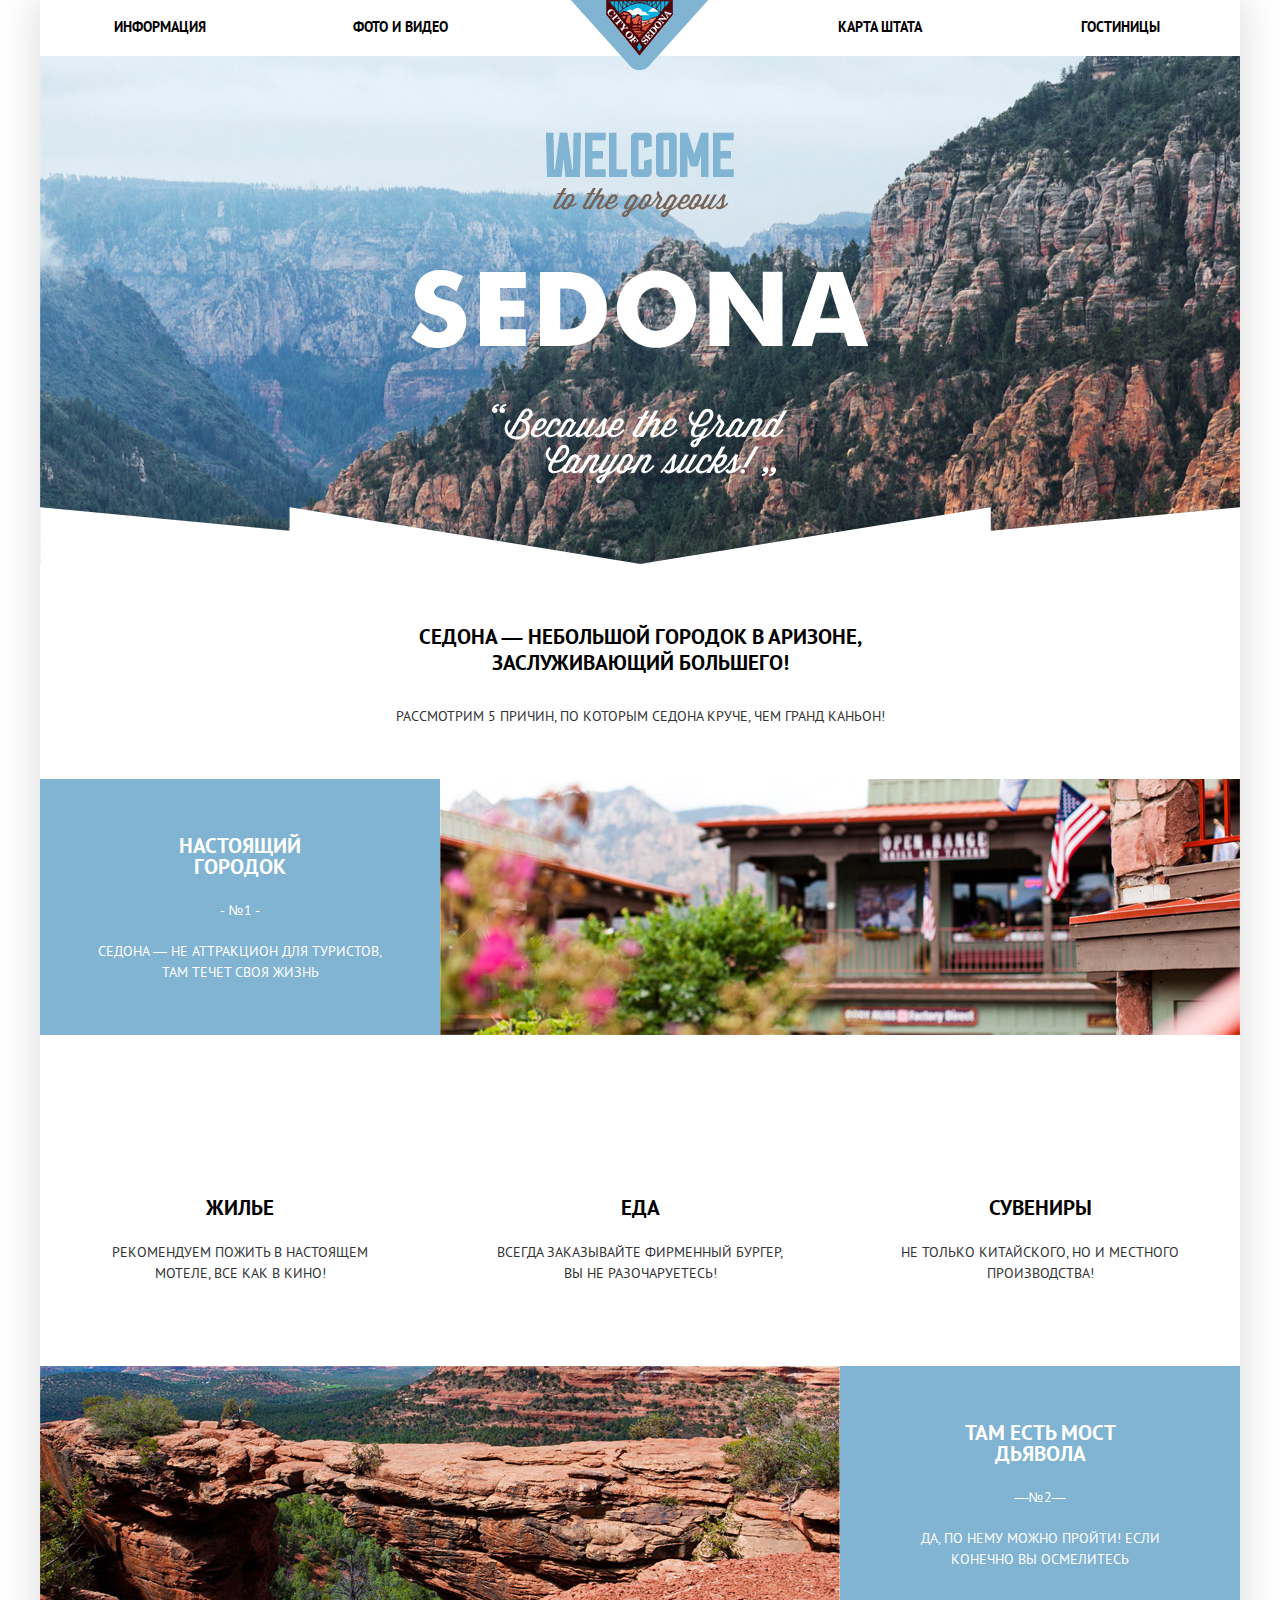
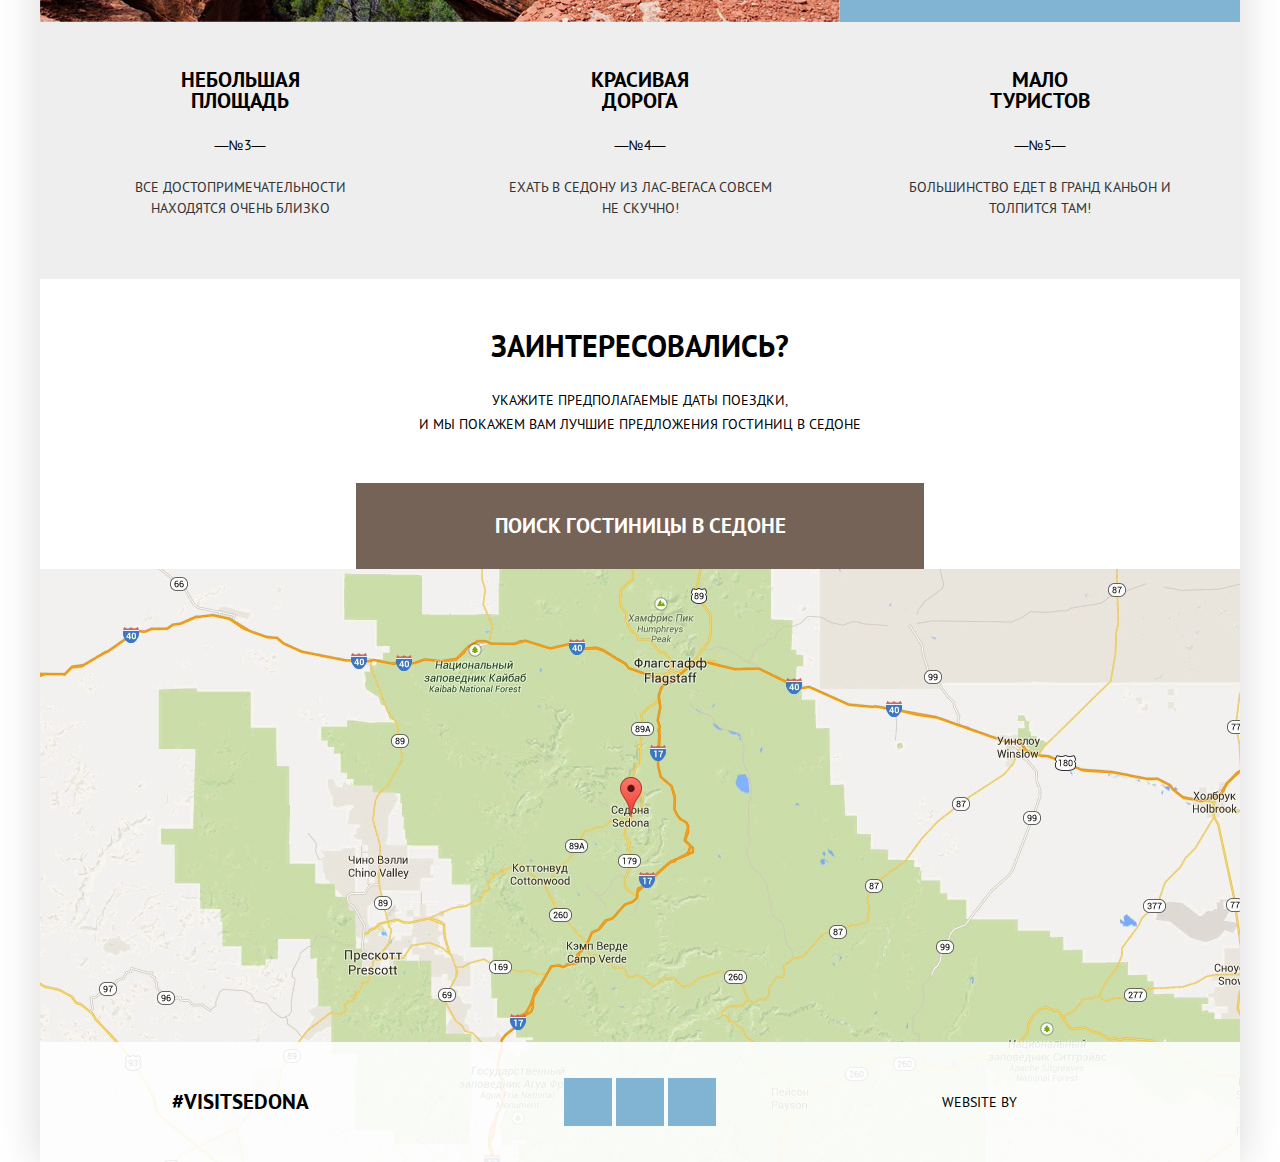
==== index.html @ e4800b1d "задание 35" ====
<!DOCTYPE html>
<html lang="ru">
<head>
  <meta charset="utf-8">
  <title>HTML Academy: Седона</title>
  <link href="css/normalize.css" rel="stylesheet">
  <link href="css/style.css" rel="stylesheet">
</head>
<body>
<div class="wrapper">
  <header class="main-header">
    <nav class="main-navigation">
      <ul class="navigation-list clearfix">
        <li class="navigation-item">
          <a href="#">Информация</a>
        </li>
        <li class="navigation-item">
          <a href="#">Фото и видео</a>
        </li>
        <li class="navigation-item">
          <a href="catalog.html">Гостиницы</a>
        </li>
        <li class="navigation-item">
          <a href="#">Карта Штата</a>
        </li>
      </ul>
    </nav>
    <div class="mini-logo">
      <a><img src="img/mini-logo.png" width="138" height="70" alt="sedona"></a>
    </div>
  </header>

  <main class="main-index">
    <div class="intro">
      <div class="intro-logo">
        <img src="img/sedona-logo.png" width="458" height="352" alt="Welcome to Sedona">
      </div>
    </div>

    <div class="promo">
      <h1>Седона — небольшой городок в Аризоне,
        заслуживающий большего!
      </h1>
      <p>Рассмотрим 5 причин, по которым седона круче, чем гранд каньон!</p>
    </div>

    <div class="reasons reasons-top clearfix">
      <div class="reasons-info">
        <h2>Настоящий городок</h2>
        <span>- №1 -</span>
        <p>Седона — не аттракцион для туристов, там течет своя жизнь</p>
      </div>
      <div class="reasons-image">
        <img src="img/sedona-2.jpg" width="800" height="256" alt="Седона">
      </div>
    </div>

    <div class="features features-top clearfix">
      <div class="feature-item feature-item-home">
        <h2>Жилье</h2>
        <p>Рекомендуем пожить в настоящем мотеле, все как в кино!</p>
      </div>
      <div class="feature-item feature-item-food">
        <h2>Еда</h2>
        <p>Всегда заказывайте фирменный бургер, Вы не разочаруетесь!</p>
      </div>
      <div class="feature-item feature-item-gift">
        <h2>Сувениры</h2>
        <p>Не только китайского, но и местного производства!</p>
      </div>
    </div>

    <div class="reasons reasons-bottom clearfix">
      <div class="reasons-info">
        <h2>Там есть мост Дьявола</h2>
        <span>—№2—</span>
        <p>Да, по нему можно пройти! Если конечно вы осмелитесь</p>
      </div>
      <div class="reasons-image">
        <img src="img/devils-bridge.jpg" width="800" height="256" alt="Мост Дьявола">
      </div>
    </div>

    <div class="features features-bottom clearfix">
      <div class="feature-item">
        <h2>Небольшая площадь</h2>
        <span>—№3—</span>
        <p>Все достопримечательности находятся очень близко</p>
      </div>
      <div class="feature-item">
        <h2>Красивая дорога</h2>
        <span>—№4—</span>
        <p>Ехать в Седону из Лас-Вегаса совсем не скучно!</p>
      </div>
      <div class="feature-item">
        <h2>Мало туристов</h2>
        <span>—№5—</span>
        <p>Большинство едет в Гранд Каньон и толпится там!</p>
      </div>
    </div>

    <div class="form-hotels">
      <span>Заинтересовались?</span>
      <p>Укажите предполагаемые даты поездки, <br>
        <!-- Здесь можно использовать <br> https://up.htmlacademy.ru/htmlcss/16/examples_br -->
        и мы покажем Вам лучшие предложения гостиниц в Седоне
      </p>
      <a href="#" class="hotels-search-btn">Поиск гостиницы в Седоне</a>

      <!-- Форма -->

      <div class="modal-content">
        <form class="book-form" action="https://echo.htmlacademy.ru" method="post">
          <div class="book-field book-field-arrival">
            <label for="arrival-date">Дата заезда:</label>
            <div class="book-controls">
              <input type="text" name="arrival-date" id="arrival-date" value="24 АПРЕЛЯ 2017">
              <button class="calendar" type="button">Календарь</button>
            </div>
          </div>
          <div class="book-field book-field-departure">
            <label for="departure-date">Дата выезда:</label>
            <div class="book-controls">
              <input type="text" name="departure-date" id="departure-date" value="4 ИЮЛЯ 2017">
              <button class="calendar" type="button">Календарь</button>
            </div>
          </div>
          <div class="people clearfix">
            <div class="book-field book-field-adult">
              <label for="adult">Взрослые:</label>
              <div class="controls">
                <button type="button" class="icon-minus"></button>
                <input type="text" name="adult" id="adult" value="2">
                <button type="button" class="icon-plus"></button>
              </div>
            </div>
            <div class="book-field book-field-kids">
              <label for="kids">Дети:</label>
              <div class="controls">
                <button type="button" class="icon-minus"></button>
                <input type="text" name="kids" id="kids" value="0">
                <button type="button" class="icon-plus"></button>
              </div>
            </div>
          </div>
          <button type="submit" class="book-find">Найти</button>
        </form>
      </div>
    </div>

    <!-- Карта -->

    <div class="sedona-map">
      <img src="img/map.jpg" width="1200" height="593" alt="карта">
    </div>


    <footer class="main-footer footer-index">
      <div class="sedona">
        <a href="#">#VISITSEDONA</a>
      </div>
      <section class="social">
        <a class="social-btn social-btn-tw" href="#">Twitter</a>
        <a class="social-btn social-btn-fb" href="#">Facebook</a>
        <a class="social-btn social-btn-youtube" href="#">YouTube</a>
      </section>
      <section class="footer-copyright">
        <span>Website by</span>
        <a class="btn" href="https://htmlacademy.ru">HTML Academy</a>
      </section>
    </footer>
  </main>
</div>

<script src="js/script.js"></script>
</body>
</html>
---- css/style.css ----
@font-face {
  font-family: "PT Sans"; /* Имя шрифта */
  src: url("../fonts/ptsans.woff2"); /* Путь к файлу со шрифтом */
  font-weight: normal;
}

@font-face {
  font-family: "PT Sans"; /* Имя шрифта */
  src: url("../fonts/ptsansbold.woff2"); /* Путь к файлу со шрифтом */
  font-weight: bold;
}

body {
  font-family: "PT Sans", Arial, sans-serif;
  font-size: 14px;
  line-height: 24px;
  color: #000000;
  text-transform: uppercase;
}

.navigation-item a {
  text-decoration: none;
}

a {
  text-decoration: none;
}

h1 {
  font-size: 21px;
  line-height: 26px;
  font-weight: bold;
}

h2 {
  font-size: 21px;
  line-height: 21px;
  font-weight: bold;
}

h3 {
  font-size: 21px;
  line-height: 26px;
  font-weight: bold;
}

.wrapper {
  width: 1200px;
  margin: 0 auto;
  background-color: #ffffff;
  box-shadow: 0 0 40px 2px #dbdbdb;
}

.clearfix::after {
  content: "";
  display: table;
  clear: both;
}

.main-header {
  position: relative;
  z-index: 2;
}

.navigation-list {
  list-style: none;
  margin: 0;
  padding: 0;
}

.navigation-item {
  float: left;
  width: 240px;
  text-align: center;
  padding-top: 14px;
  padding-bottom: 16px;
}

.navigation-item:last-child {
  float: right;
}

.navigation-item:nth-child(3) {
  float: right;
}

.navigation-item a {
  text-transform: uppercase;
  color: #000000;
  font-weight: bold;
  line-height: 26px;
}

.navigation-item-active a {
  color: #766357;
}

.navigation-item a:hover {
  color: #81b3d2;
}

.navigation-item-active a:hover {
  color: #766357;
}

.navigation-item a:active {
  color: #000000;
  opacity: 0.3;
}

.navigation-item-active a:active {
  color: #766357;
  opacity: 1;
}

/* mini logo */
.mini-logo {
  width: 138px;
  height: 70px;
  position: absolute;
  top: 0;
  left: 50%;
  transform: translateX(-50%);
}

/* intro */

main img {
  display: block;
}

.intro {
  position: relative;
  z-index: 1;
  box-sizing: border-box;
  background: url("../img/main-background.jpg") 50% 22% no-repeat;
  min-height: 508px;
  padding-top: 76px;
}

.intro-logo {
  width: 458px;
  height: 352px;
  margin: 0 auto;
}

.intro::before {
  content: "";
  position: absolute;
  width: 1200px;
  height: 57px;
  background: url("../img/main-pic-bottom.png") no-repeat;
  bottom: 0;
}

/* promo */

.promo {
  text-align: center;
  padding-top: 60px;
  padding-bottom: 50px;
}

.promo h1 {
  font-size: 21px;
  line-height: 26px;
  font-weight: bold;
  margin: 0 auto;
  max-width: 450px;
  margin-bottom: 27px;

}

.promo p {
  font-size: 14px;
  line-height: 26px;
  color: #333333;
  margin: 0 auto;
  max-width: 500px;

}

/* reasons info */

.reasons-info {
  box-sizing: border-box;
  float: left;
  width: 400px;
  min-height: 256px;
  background-color: #81b3d2;
  color: #ffffff;
  text-align: center;
  padding-top: 56px;
}

.reasons-info h2 {
  width: 151px;
  margin: 0 auto;
}

.reasons-info span {
  display: block;
  font-size: 14px;
  line-height: 21px;
  padding-top: 23px;
  padding-bottom: 20px;
}

.reasons-info p {
  width: 285px;
  margin: 0 auto;
  line-height: 21px;
  font-size: 14px;
}

.reasons-image {
  float: right;
  width: 800px;
  min-height: 256px;
}

.reasons-bottom .reasons-info {
  float: right;
  width: 400px;
  min-height: 256px;
  background-color: #81b3d2;
  color: #ffffff;
  text-align: center;
}

.reasons-bottom .reasons-image {
  float: left;
  width: 800px;
  min-height: 256px;
}

.reasons-bottom p {
  width: 305px;
}

/* features */

.features {
  text-align: center;
  margin: 0;
  padding: 0;
}

.feature-item {
  float: left;
  width: 400px;
  position: relative;

}

.features-top .feature-item {
  padding-top: 162px;
  padding-bottom: 82px;
}

.feature-item::before {
  content: "";
  position: absolute;
  left: 50%;
  transform: translateX(-50%);
  background-image: url("../img/spritesheet.png");
  background-repeat: no-repeat;
}

.feature-item-home::before {
  width: 75px;
  height: 72px;
  background-position: -237px -106px;
  top: 60px;
}

.feature-item-food::before {
  width: 74px;
  height: 70px;
  background-position: -143px -91px;
  top: 61px;
}

.feature-item-gift::before {
  width: 64px;
  height: 76px;
  background-position: -237px -10px;
  top: 56px;
}

.feature-item p {
  color: #333333;
  margin: 0 auto;
  line-height: 21px;
  max-width: 290px;

}

.feature-item h2 {
  margin: 0 auto;
  margin-bottom: 24px;
  max-width: 140px;
}

.features-bottom .feature-item {
  background-color: #eeeeee;
  padding-top: 47px;
  padding-bottom: 60px;
}

.feature-item span {
  display: block;
  font-size: 14px;
  line-height: 21px;
  padding-bottom: 21px;
}

.features-bottom p {
  max-width: 275px;
}

/* form hotels */

.form-hotels {
  text-align: center;
  padding-top: 52px;
  position: relative;
}

.form-hotels span {
  line-height: 30px; /* по макету line-height: 24px */
  font-size: 30px;
  font-weight: bold;
  margin-bottom: 27px;
  display: block;
}

.form-hotels a {
  display: block;
  text-decoration: none;
  background: #766357;
  line-height: 26px;
  font-size: 21px;
  font-weight: bold;
  color: #ffffff;
  padding-top: 30px;
  padding-bottom: 30px;
  width: 568px;
  margin: 0 auto;
  cursor: pointer;
}

.form-hotels p {
  width: 450px;
  margin: 0 auto;
  padding-bottom: 47px;
}

/* map */

.map {
  height: 748px;
}

/* футер */

.main-index {
  position: relative;
}

.main-footer {
  text-align: center;
  background-color: rgba(254, 254, 254, 0.9);
  font-size: 0;
  padding-top: 36px;
  padding-bottom: 36px;
}

.footer-index {
  position: absolute;
  bottom: 0;
}

.sedona {
  display: inline-block;
  width: 400px;
  vertical-align: middle;
}

.sedona a {
  display: inline-block;
  vertical-align: top;
  text-decoration: none;
  line-height: 26px;
  font-size: 21px;
  font-weight: bold;
  color: #000000;
  cursor: pointer;
}

.social {
  display: inline-block;
  vertical-align: middle;
  width: 400px;
  text-align: center;
}

.social-btn {
  position: relative;
  display: inline-block;
  width: 48px;
  height: 48px;
  margin: 0 2px;
  font-size: 0;
  vertical-align: top;
  text-decoration: none;
  background: #81b3d2;
}

.social-btn:hover {
  background-color: #669ec0;
}

.social-btn:active {
  background-color: #5496bd;
}

a:active::before {
  opacity: 0.3;
}

.social-btn::before {
  content: "";
  background-image: url("../img/spritesheet.png");
  background-repeat: no-repeat;
  position: absolute;
  top: 50%;
  left: 50%;
  transform: translate(-50%, -50%);
}

.social-btn-tw::before {
  width: 17px;
  height: 15px;
  background-position: -142px -198px;
}

.social-btn-fb::before {
  width: 10px;
  height: 19px;
  background-position: -143px -52px;
}

.social-btn-youtube::before {
  width: 20px;
  height: 16px;
  background-position: -179px -198px;
}

.footer-copyright {
  display: inline-block;
  vertical-align: middle;
  width: 400px;
}

.footer-copyright span {
  display: inline-block;
  vertical-align: middle;
  font-weight: normal;
  line-height: 26px;
  font-size: 14px;
  margin-right: 8px;
}

.footer-copyright a {
  display: inline-block;
  vertical-align: middle;
  font-size: 0;
  background: url("../img/spritesheet.png") no-repeat -10px -10px;
  width: 113px;
  height: 39px;
  transition: background-position 0.5s;
}

.footer-copyright a:hover {
  background-position: -10px -69px;
}

.footer-copyright a:active {
  background-position: -10px -128px;
}

/* Всплывающая форма */

.modal-content {
  position: absolute;
  text-align: left;
  z-index: 3;
  bottom: 0;
  left: 50%;
  transform: translate(-50%, 100%);
  box-sizing: border-box;
  width: 568px;
  padding: 53px 56px;

  color: #000000;

  background: #ffffff;
}

.people {
  font-size: 0;
}

.book-field {
  margin-bottom: 27px;
  font-size: 0;
}

.book-field input {
  box-sizing: border-box;
  margin: 0;
  padding: 6px 12px;
  padding-right: 40px;
  background: #f2f2f2;
  border: 2px solid #F2F2F2;
  width: 100%;
  font-size: 14px;
  line-height: 26px;
  font-weight: bold;
  color: #000000;
}

.book-field input:focus {
  background: transparent;

}

.book-controls {
  display: inline-block;
  vertical-align: middle;
  position: relative;
  width: 346px;
}

.book-controls button {
  font-size: 0;
  position: absolute;
  right: 8px;
  top: 10px;
  width: 21px;
  height: 21px;
  background-image: url("../img/spritesheet.png");
  background-repeat: no-repeat;
  background-position: 0 -329px;
  border: none;
  background-color: transparent;
}

.book-field label {
  display: inline-block;
  vertical-align: middle;
  line-height: 26px;
  font-size: 14px;
  font-weight: bold;
  width: 110px;
}

.people {
  font-size: 0;
}

.people .book-field {
  width: 50%;
  display: inline-block;
  vertical-align: top;
}

.controls {
  display: inline-block;
  vertical-align: middle;
  width: 117px;
  position: relative;
}

.controls button {
  display: inline-block;
  vertical-align: middle;
  background-color: #F2F2F2;
  border: none;
  width: 39px;
  height: 38px;
}



.controls input {
  display: inline-block;
  vertical-align: middle;
  text-align: center;
  background-color: #F2F2F2;
  width: 38px;
  height: 38px;
  font-size: 14px;
  line-height: 26px;
  padding: 6px;
}

.book-field-kids label {
  padding-left: 50px;
  width: 61px;
}

.icon-minus::before {
  content: "";
  background-image: url("../img/spritesheet.png");
  background-repeat: no-repeat;
  position: absolute;
  top: 18px;
  left: 21px;
  transform: translate(-50%, -50%);
  width: 12px;
  height: 3px;
  background-position: 0 -501px;
}

.icon-plus::before {
  content: "";
  background-image: url("../img/spritesheet.png");
  background-repeat: no-repeat;
  position: absolute;
  top: 19px;
  left: 98px;
  transform: translate(-50%, -50%);
  width: 12px;
  height: 11px;
  background-position: 0 -586px;
}

.book-find {
  text-align: center;
  display: block;
  text-decoration: none;
  background: #81b3d2;
  line-height: 26px;
  font-size: 21px;
  font-weight: bold;
  color: #ffffff;
  padding-top: 14px;
  padding-bottom: 19px;
  width: 100%;
  margin: 0 auto;
  margin-top: 26px;
  cursor: pointer;
  border: none;

}

.icon-minus:hover::before {
  background-position: 0 -455px;
}
.icon-minus:active::before {
  background-position: 0 -478px;
}

.icon-plus:hover::before {
  background-position: 0 -524px;
}
.icon-plus:active::before {
  background-position: 0 -555px;
}


.calendar:hover {
  background-position: 0 -245px;
}
.calendar:active {
  background-position: 0 -287px;
}

.modal-content {
  display: none;
}
.modal-content-show {
  display: block;
}


/* hotels */

fieldset {
  border: none;
  margin: 0;
  padding: 0;
  line-height: 21px;
  font-size: 16px;
  font-weight: bold;
  color: #ffffff;
}

.filters-left {
  margin-right: 94px;
}

.filters-group legend {
  margin-bottom: 14px;
  line-height: 21px;
  font-size: 16px;
  font-weight: bold;
  color: #ffffff;
}

.filters-checkox label {
  font-weight: normal;
  line-height: 21px;
  font-size: 14px;
  font-weight: normal;
}

.filters-checkox {
  margin-bottom: 26px;
}

.filters {
  background: url("../img/catalog-background.jpg") 50% 22% no-repeat;
  padding-top: 27px;
  padding-bottom: 7px;
  padding-left: 71px;
  padding-right: 60px;
}

.filters-left {
  float: left;
  width: 160px;
  min-height: 155px;
}

input[type="checkbox"] {
  display: none;
}

input[type="checkbox"] + label {
  display: block;
  margin: 10px 0;
  line-height: 20px;
  padding-left: 42px;
  position: relative;
  cursor: pointer;
}

input[type="checkbox"] + label::before {
  content: "";
  width: 22px;
  height: 22px;
  position: absolute;
  top: 0;
  left: 0;
  background-image: url("../img/spritesheet.png");
  background-repeat: no-repeat;
  background-position: -143px -10px;
}

input[type="checkbox"]:checked + label::after {
  content: "";
  width: 26px;
  height: 22px;
  position: absolute;
  top: 0;
  left: 0;
  background-image: url("../img/spritesheet.png");
  background-repeat: no-repeat;
  background-position: -185px -10px;
}

input[type="checkbox"]:disabled + label::before {
  content: "";
  width: 22px;
  height: 22px;
  position: absolute;
  top: 0;
  left: 0;
  background-image: url("../img/spritesheet.png");
  background-repeat: no-repeat;
  background-position: 0 -371px;
}

input[type="checkbox"]:disabled:checked + label::after {
  content: "";
  width: 22px;
  height: 22px;
  position: absolute;
  top: 0;
  left: 0;
  background-image: url("../img/spritesheet.png");
  background-repeat: no-repeat;
  background-position: 0 -413px;
}

.filters-center {
  float: left;
  width: 160px;
  min-height: 155px;
}

.filters-right {
  float: right;
  width: 340px;
  min-height: 155px;
}

.filters-right legend {
  margin-bottom: 10px;
}

.price-wrap {
  padding: 0px 11px;
}

.price-controls {
  position: relative;
  height: 32px;
  margin-bottom: 20px;
  border: 2px solid #ffffff;
  border-radius: 2px;
  font-size: 0;
}

.price-controls::after {
  content: "";
  position: absolute;
  width: 2px;
  height: 22px;
  background: #ffffff;
  top: 50%;
  left: 50%;
  transform: translate(-50%, -50%);
}

.price-controls label {
  display: inline-block;
  font-size: 14px;
  line-height: 30px;
  vertical-align: top;
  cursor: pointer;
}

.price-controls .min-price {
  width: 90px;
  padding-left: 64px;
}

.price-controls .max-price {
  width: 90px;
  padding-left: 55px;
}

.price-controls input {
  width: 50px;
  margin: 0;
  color: inherit;
  font: inherit;
  background: none;
  border: none;
}

.range-controls {
  position: relative;
  margin-bottom: 32px;
}

.range-controls .scale {
  height: 2px;
  background: rgba(255, 255, 255, 0.3);
}

.range-controls .bar {
  width: 80%;
  height: 2px;
  background: #ffffff;
}

.range-toggle {
  position: absolute;
  top: -9px;
  width: 4px;
  height: 4px;
  background: #ababab;
  border: 8px solid #ffffff;
  border-radius: 50%;
  box-shadow: 0 2px 1px 0 rgba(0, 1, 1, 0.2);
  cursor: pointer;
}

.range-toggle:hover {
  background: #1c4f80;
}

.range-toggle-min {
  left: 0;
}

.range-toggle-max {
  left: 80%;
}

.btn-transparent {
  display: block;
  margin: 0 auto;
  padding: 6px 33px 5px 35px;

  font-size: 14px;
  line-height: 21px;
  color: #ffffff;
  text-transform: uppercase;

  background: transparent;
  border: 2px solid #ffffff;
  border-radius: 2px;
  cursor: pointer;
}

.btn-transparent:hover {
  color: #000000;

  background: #ffffff;
}

@keyframes bounce {
  0% {
    transform: translateY(6000px);
  }
  70% {
    transform: translateY(0);
  }
  90% {
    transform: translateY(20px);
  }
  100% {
    transform: translateY(0);
  }
}

.modal-content-show {
  display: block;
  animation-name: bounce;
  animation-duration: 0.6s;
}

/* следующий блок */

.found {
  padding-left: 71px;
  padding-top: 30px;
  padding-bottom: 30px;
  padding-right: 73px;
}

.found .found-number {
  float: left;
  width: 135px;

}

.found-number {
  font-weight: bold;
  line-height: 26px;
  font-size: 21px;
  color: #000000;
}

.found .found-sort {
  float: left;
  width: 90px;
  line-height: 18px;
  font-size: 12px;
  padding-top: 6px;
  padding-left: 30px;
}

.sort-list {
  font-size: 0;
  float: left;
  width: 400px;
  padding: 0;
  margin: 0;
}

.sort-item {
  display: inline-block;
  vertical-align: top;
  line-height: 18px;
  font-size: 12px;
  padding-top: 6px;

}

.sort-item a {
  line-height: 18px;
  font-size: 12px;
  border-bottom: 1px dotted #81B3D2;
  color: #cacaca;
  margin-right: 33px;
}

.sort-item a:hover {
  color: #81b3d2;
}

.sort-item-active a {
  margin-left: 24px;
  text-decoration: none;
  color: #81b3d2;
  border-bottom: none;
}

.sort-list-direct {
  font-size: 0;
  float: right;
  width: 36px;
  padding: 0;
  margin: 0;
  margin-top: 2px;
}

.sort-list-direct li:first-child {
  margin-right: 14px;
}

.sort-item a:active {
  border-bottom: none;
  color: #000000;
}

.sort-btn {
  display: inline-block;
  vertical-align: middle;
}

.sort-btn a {
  display: block;
}

.sort-btn-up {
  width: 0;
  height: 0;
  border-style: solid;
  border-width: 10px 5.5px 0 5.5px;
  border-color: #cccccc transparent transparent transparent;
}

.sort-btn-down {
  width: 0;
  height: 0;
  border-style: solid;
  border-width: 0 5.5px 10px 5.5px;
  border-color: transparent transparent #cccccc transparent;
}

.sort-btn-up:hover {
  border-color: #000000 transparent transparent transparent;
}

.sort-btn-down:hover {
  border-color: transparent transparent #000000  transparent;
}

.sort-btn-up:active {
  border-color: #81b3d2 transparent transparent transparent;
}

.sort-btn-down:active {
  border-color: transparent transparent #81b3d2 transparent;
}

.sort-btn-down.sort-btn-active {
  border-color: transparent transparent #81b3d2  transparent;
}

.sort-btn-up.sort-btn-active {
  border-color: #81b3d2 transparent transparent transparent;
}
/*каталог меню, проблемы*/

/*каталог */

.catalog-item {
  padding: 30px 70px;
  border-top: #e5e5e5 solid 1px; /* правильно */
}

.catalog-item:last-child {
  border-bottom: #e5e5e5 solid 1px;
}

.item-img {
  float: left;
  width: 137px;
  padding-left: 2px;
  margin-right: 28px;
}

.item-info {
  float: left;
  width: 260px;
}

.item-rate {
  float: right;
  width: 150px;
  position: relative;
  padding-top: 64px;
  text-align: right;
}

.item-rate::before {
  position: absolute;
  content: "";
  background: url("../img/spritesheet.png") no-repeat -10px -198px;
  width: 112px;
  height: 17px;
  top: 0;
  right: 0;
}

.item-rate span {
  font-size: 14px;
  line-height: 21px;
  background-color: #f2f2f2;
  color: #666666;
  padding-top: 4px;
  padding-left: 16px;
  padding-right: 15px;
  padding-bottom: 6px;
}

.star-5::before {
  width: 112px;
}

.star-4::before {
  width: 90px;
}

.star-3::before {
  width: 68px;
}

.star-2::before {
  width: 46px;
}

.star-1::before {
  width: 24px;
}

.item-type {
  font-size: 0;
}

.item-type span {
  display: inline-block;
  vertical-align: top;
  font-size: 14px;
  line-height: 21px;
  width: 110px;
  margin-right: 6px; /* точно */
  margin-bottom: 14px;
}

.item-type span:last-child {
  margin-right: 0;
}

.item-info h3 {
  margin: 0;
  margin-top: -5px;
  margin-bottom: 7px;
}

.item-btns {
  font-size: 0;
}

.item-btns a {
  display: inline-block;
  vertical-align: top;
  font-size: 14px;
  line-height: 21px;
  font-weight: bold;
  padding: 3px 16px;
  background: #81b3d2;
  margin-right: 8px;
  color: #ffffff;
}

.item-btns a:last-child {
  margin-right: 0;
  background: #766357;
}

.item-btn-left:hover {
  background: #669ec0;
}

.item-btn-left:active {
  background: #5496bd;
  color: #81b3d2;
}

.item-btns a:last-child:hover {
  background: #604e43;
}

.item-btns a:last-child:active {
  background: #503e33;
  color: #766357;
}

.item-info h3:hover {
  color: #81b3d2;
  cursor: pointer;
}

.item-info h3:active {
  color: #cacaca;
  cursor: pointer;
}
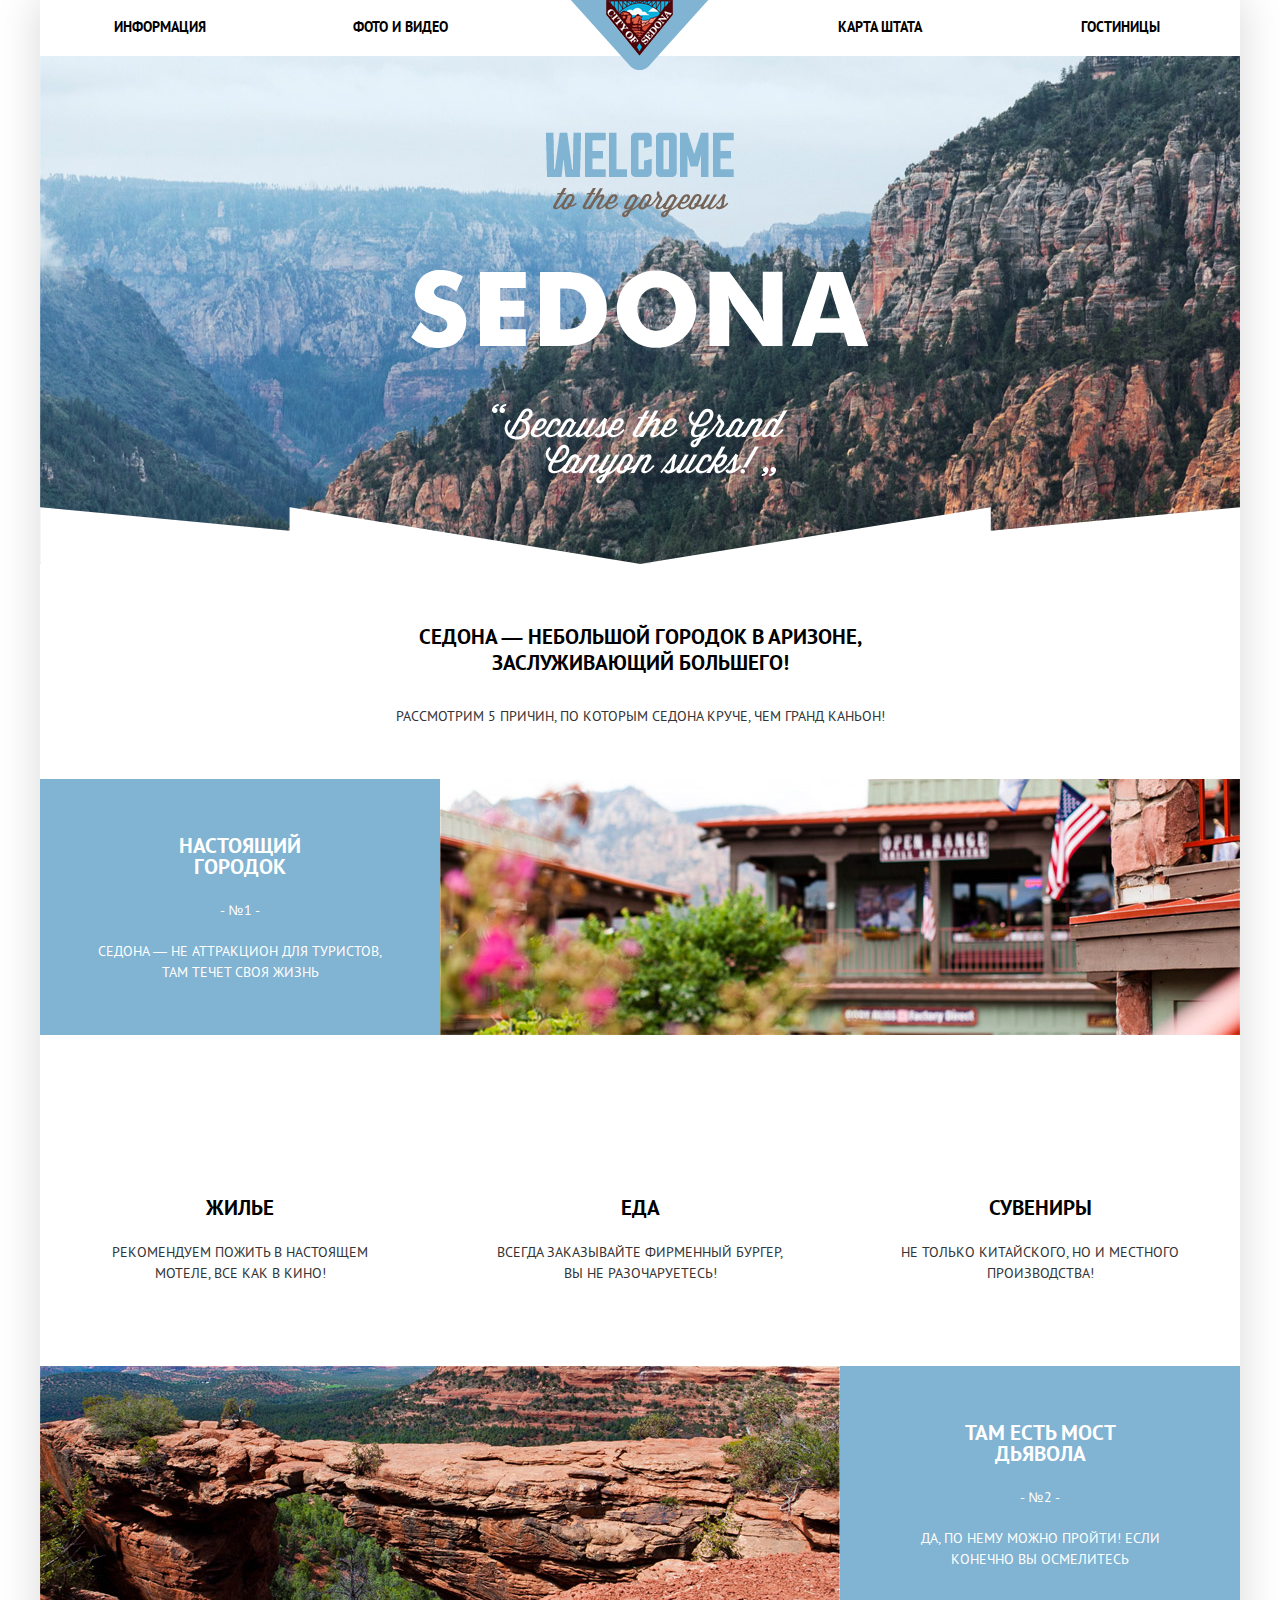
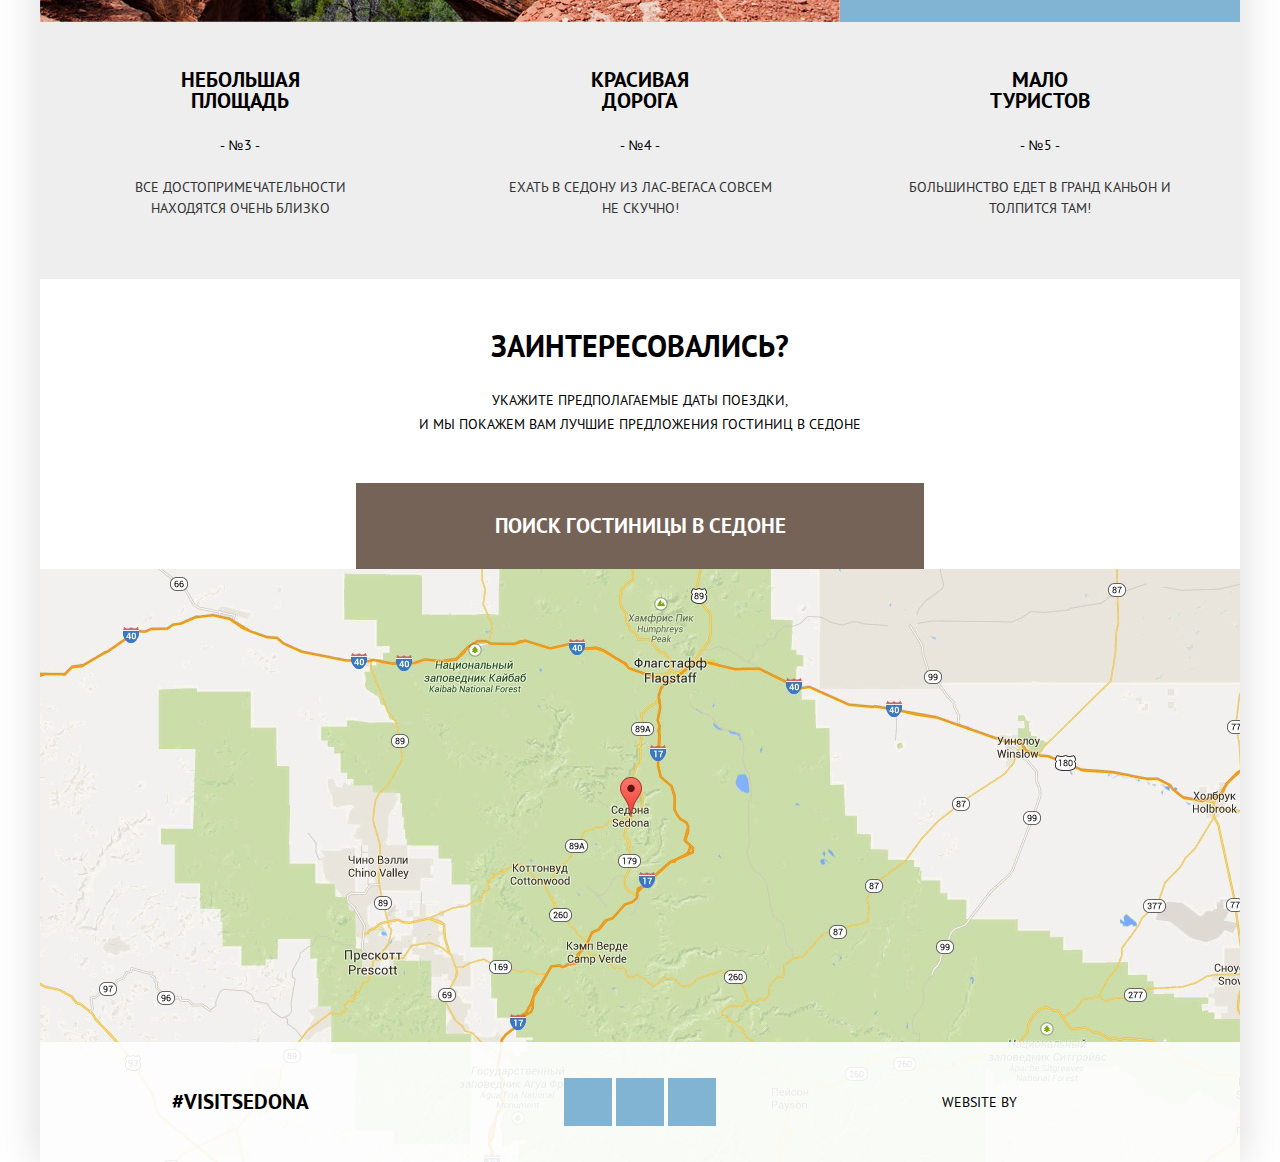
==== commit 8a7b8086: "эх" ====
--- a/index.html
+++ b/index.html
@@ -73,7 +73,7 @@
     <div class="reasons reasons-bottom clearfix">
       <div class="reasons-info">
         <h2>Там есть мост Дьявола</h2>
-        <span>—№2—</span>
+        <span>- №2 -</span>
         <p>Да, по нему можно пройти! Если конечно вы осмелитесь</p>
       </div>
       <div class="reasons-image">
@@ -84,17 +84,17 @@
     <div class="features features-bottom clearfix">
       <div class="feature-item">
         <h2>Небольшая площадь</h2>
-        <span>—№3—</span>
+        <span>- №3 -</span>
         <p>Все достопримечательности находятся очень близко</p>
       </div>
       <div class="feature-item">
         <h2>Красивая дорога</h2>
-        <span>—№4—</span>
+        <span>- №4 -</span>
         <p>Ехать в Седону из Лас-Вегаса совсем не скучно!</p>
       </div>
       <div class="feature-item">
         <h2>Мало туристов</h2>
-        <span>—№5—</span>
+        <span>- №5 -</span>
         <p>Большинство едет в Гранд Каньон и толпится там!</p>
       </div>
     </div>
@@ -109,7 +109,7 @@
 
       <!-- Форма -->
 
-      <div class="modal-content">
+      <div class="modal-content pulse">
         <form class="book-form" action="https://echo.htmlacademy.ru" method="post">
           <div class="book-field book-field-arrival">
             <label for="arrival-date">Дата заезда:</label>
--- a/css/style.css
+++ b/css/style.css
@@ -925,25 +925,24 @@
   background: #ffffff;
 }
 
-@keyframes bounce {
-  0% {
-    transform: translateY(6000px);
+
+
+@keyframes show {
+  from {
+    opacity: 0;
+    transform: translateY(100%);
   }
-  70% {
+
+  to {
+    opacity: 1;
     transform: translateY(0);
   }
-  90% {
-    transform: translateY(20px);
-  }
-  100% {
-    transform: translateY(0);
-  }
 }
 
 .modal-content-show {
   display: block;
-  animation-name: bounce;
-  animation-duration: 0.6s;
+  animation-name: show;
+  animation-duration: 1s;
 }
 
 /* следующий блок */
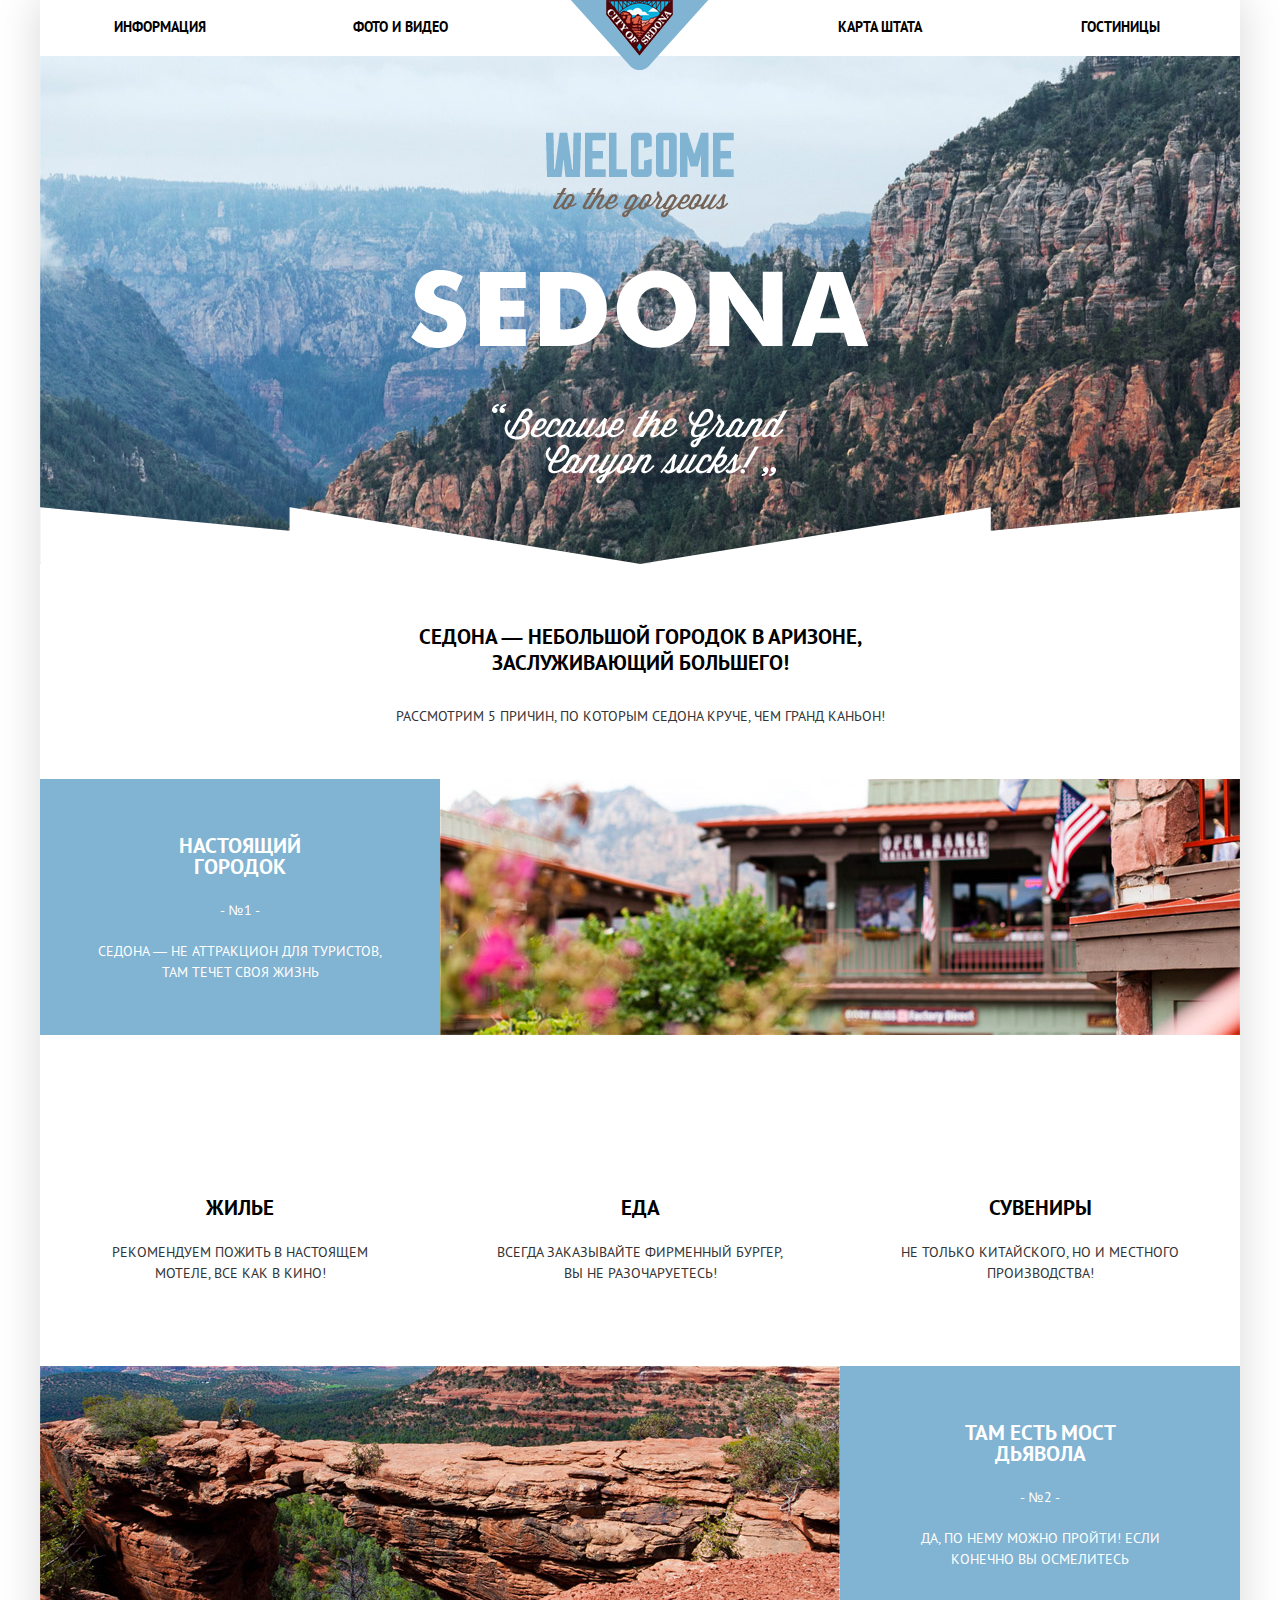
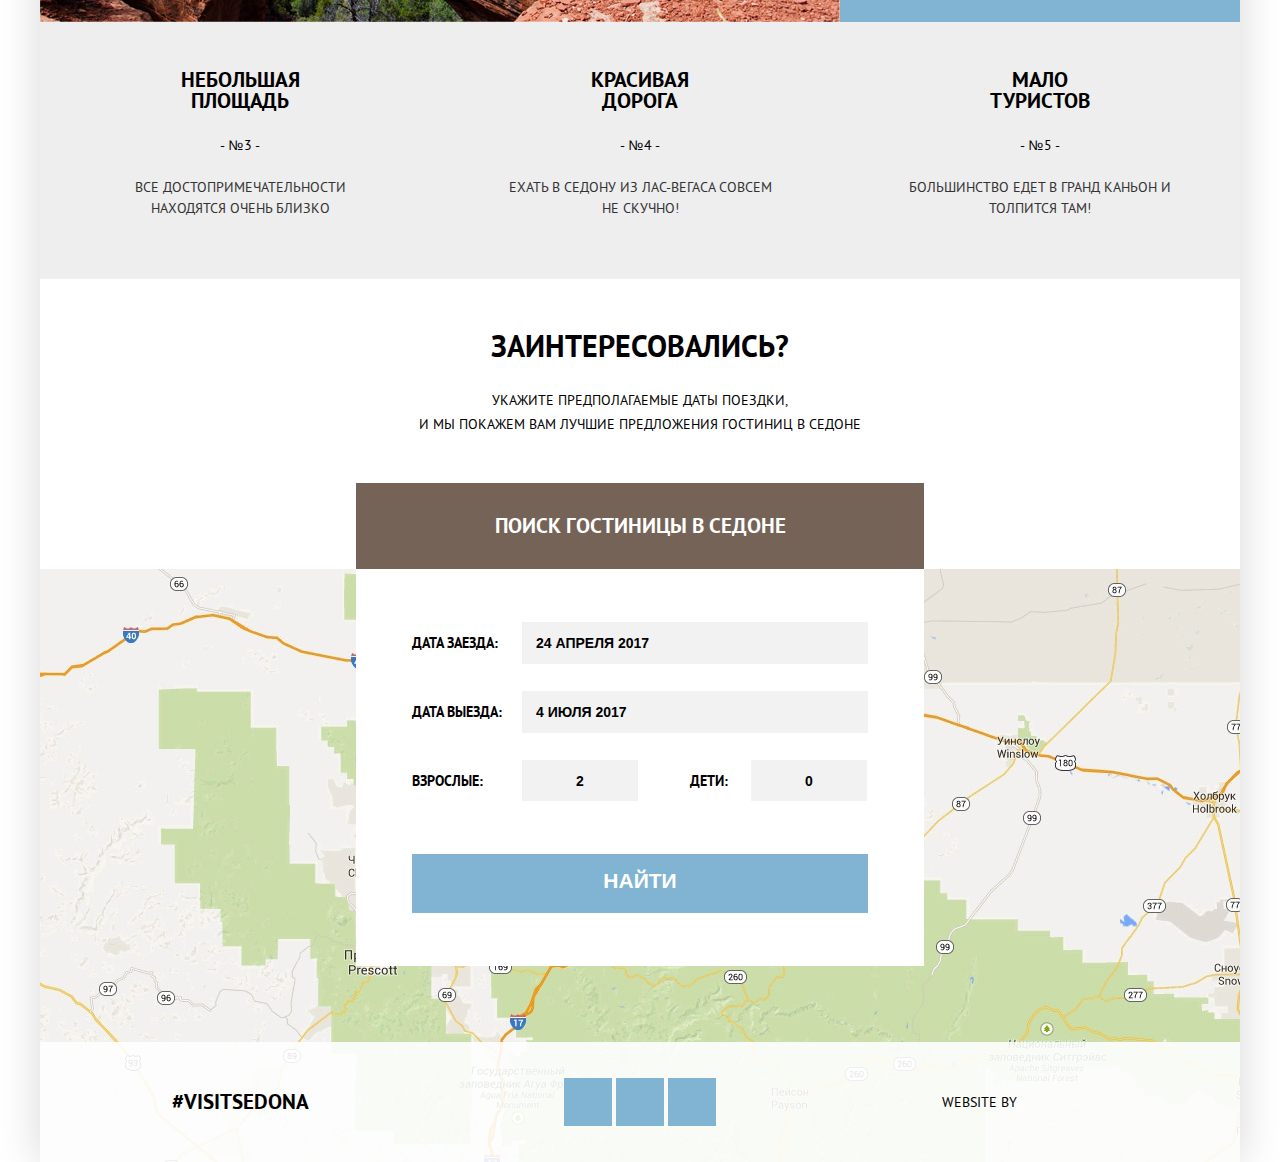
==== commit c190ae48: "исправления 7" ====
--- a/index.html
+++ b/index.html
@@ -7,7 +7,9 @@
   <link href="css/style.css" rel="stylesheet">
 </head>
 <body>
+
 <div class="wrapper">
+
   <header class="main-header">
     <nav class="main-navigation">
       <ul class="navigation-list clearfix">
@@ -25,12 +27,13 @@
         </li>
       </ul>
     </nav>
-    <div class="mini-logo">
-      <a><img src="img/mini-logo.png" width="138" height="70" alt="sedona"></a>
-    </div>
+    <a class="mini-logo">
+      <img src="img/mini-logo.png" width="138" height="70" alt="Sedona">
+    </a>
   </header>
 
   <main class="main-index">
+
     <div class="intro">
       <div class="intro-logo">
         <img src="img/sedona-logo.png" width="458" height="352" alt="Welcome to Sedona">
@@ -105,11 +108,11 @@
         <!-- Здесь можно использовать <br> https://up.htmlacademy.ru/htmlcss/16/examples_br -->
         и мы покажем Вам лучшие предложения гостиниц в Седоне
       </p>
-      <a href="#" class="hotels-search-btn">Поиск гостиницы в Седоне</a>
+      <a href="form.html" class="hotels-search-btn">Поиск гостиницы в Седоне</a>
 
       <!-- Форма -->
 
-      <div class="modal-content pulse">
+      <div class="modal-content modal-content-show">
         <form class="book-form" action="https://echo.htmlacademy.ru" method="post">
           <div class="book-field book-field-arrival">
             <label for="arrival-date">Дата заезда:</label>
@@ -125,7 +128,7 @@
               <button class="calendar" type="button">Календарь</button>
             </div>
           </div>
-          <div class="people clearfix">
+          <div class="people">
             <div class="book-field book-field-adult">
               <label for="adult">Взрослые:</label>
               <div class="controls">
@@ -151,27 +154,31 @@
     <!-- Карта -->
 
     <div class="sedona-map">
-      <img src="img/map.jpg" width="1200" height="593" alt="карта">
+      <img src="img/map.jpg" width="1200" height="593" alt="Карта">
+      <iframe
+        src="https://www.google.com/maps/embed?pb=!1m18!1m12!1m3!1d419081.5207492223!2d-112.075292076749!3d34.854358323549306!2m3!1f0!2f0!3f0!3m2!1i1024!2i768!4f13.1!3m3!1m2!1s0x872da132f942b00d%3A0x5548c523fa6c8efd!2z0KHQtdC00L7QvdCwLCDQkNGA0LjQt9C-0L3QsCA4NjMzNiwg0KHQqNCQ!5e0!3m2!1sru!2skz!4v1487067239318"
+        width="1200" height="593" frameborder="0" style="border:0" allowfullscreen></iframe>
     </div>
-
 
     <footer class="main-footer footer-index">
       <div class="sedona">
         <a href="#">#VISITSEDONA</a>
       </div>
-      <section class="social">
+      <div class="social">
         <a class="social-btn social-btn-tw" href="#">Twitter</a>
         <a class="social-btn social-btn-fb" href="#">Facebook</a>
         <a class="social-btn social-btn-youtube" href="#">YouTube</a>
-      </section>
-      <section class="footer-copyright">
+      </div>
+      <div class="footer-copyright">
         <span>Website by</span>
         <a class="btn" href="https://htmlacademy.ru">HTML Academy</a>
-      </section>
+      </div>
     </footer>
+
   </main>
+
 </div>
 
-<script src="js/script.js"></script>
+<script src="js/script.min.js"></script>
 </body>
 </html>
--- a/css/style.css
+++ b/css/style.css
@@ -16,6 +16,7 @@
   line-height: 24px;
   color: #000000;
   text-transform: uppercase;
+  min-width: 1200px;
 }
 
 .navigation-item a {
@@ -26,19 +27,19 @@
   text-decoration: none;
 }
 
-h1 {
+.wrapper h1 {
   font-size: 21px;
   line-height: 26px;
   font-weight: bold;
 }
 
-h2 {
+.wrapper h2 {
   font-size: 21px;
   line-height: 21px;
   font-weight: bold;
 }
 
-h3 {
+.wrapper h3 {
   font-size: 21px;
   line-height: 26px;
   font-weight: bold;
@@ -115,17 +116,24 @@
 
 /* mini logo */
 .mini-logo {
+  display: block;
   width: 138px;
   height: 70px;
   position: absolute;
   top: 0;
   left: 50%;
+  -webkit-transform: translateX(-50%);
   transform: translateX(-50%);
 }
 
+.mini-logo img {
+  width: 100%;
+  height: 100%;
+}
+
 /* intro */
 
-main img {
+.wrapper img {
   display: block;
 }
 
@@ -133,7 +141,7 @@
   position: relative;
   z-index: 1;
   box-sizing: border-box;
-  background: url("../img/main-background.jpg") 50% 22% no-repeat;
+  background: #81B3D2 url("../img/main-background.jpg") 50% 22% no-repeat;
   min-height: 508px;
   padding-top: 76px;
 }
@@ -144,6 +152,11 @@
   margin: 0 auto;
 }
 
+.intro-logo img {
+  width: 100%;
+  height: 100%;
+}
+
 .intro::before {
   content: "";
   position: absolute;
@@ -168,7 +181,6 @@
   margin: 0 auto;
   max-width: 450px;
   margin-bottom: 27px;
-
 }
 
 .promo p {
@@ -177,10 +189,13 @@
   color: #333333;
   margin: 0 auto;
   max-width: 500px;
-
-}
-
-/* reasons info */
+}
+
+/* reasons */
+
+.reasons {
+  background-color: #81b3d2;
+}
 
 .reasons-info {
   box-sizing: border-box;
@@ -191,6 +206,7 @@
   color: #ffffff;
   text-align: center;
   padding-top: 56px;
+  padding-bottom: 20px;
 }
 
 .reasons-info h2 {
@@ -214,9 +230,15 @@
 }
 
 .reasons-image {
+  background-color: #604e43;
   float: right;
   width: 800px;
   min-height: 256px;
+}
+
+.reasons-image img {
+  width: 100%;
+  height: 100%;
 }
 
 .reasons-bottom .reasons-info {
@@ -250,7 +272,6 @@
   float: left;
   width: 400px;
   position: relative;
-
 }
 
 .features-top .feature-item {
@@ -262,6 +283,7 @@
   content: "";
   position: absolute;
   left: 50%;
+  -webkit-transform: translateX(-50%);
   transform: translateX(-50%);
   background-image: url("../img/spritesheet.png");
   background-repeat: no-repeat;
@@ -293,7 +315,6 @@
   margin: 0 auto;
   line-height: 21px;
   max-width: 290px;
-
 }
 
 .feature-item h2 {
@@ -350,6 +371,15 @@
   cursor: pointer;
 }
 
+.form-hotels a:hover {
+  background: #604e43;
+}
+
+.form-hotels a:active {
+  background: #503e33;
+  color: #766357;
+}
+
 .form-hotels p {
   width: 450px;
   margin: 0 auto;
@@ -360,6 +390,23 @@
 
 .map {
   height: 748px;
+}
+
+.sedona-map {
+  position: relative;
+  width: 1200px;
+  height: 593px;
+}
+
+.sedona-map img {
+  width: 100%;
+  height: 100%;
+}
+
+.sedona-map iframe {
+  position: absolute;
+  top: 0;
+  left: 0;
 }
 
 /* футер */
@@ -436,6 +483,7 @@
   position: absolute;
   top: 50%;
   left: 50%;
+  -webkit-transform: translate(-50%, -50%);
   transform: translate(-50%, -50%);
 }
 
@@ -479,6 +527,7 @@
   background: url("../img/spritesheet.png") no-repeat -10px -10px;
   width: 113px;
   height: 39px;
+  -webkit-transition: background-position 0.5s;
   transition: background-position 0.5s;
 }
 
@@ -493,18 +542,18 @@
 /* Всплывающая форма */
 
 .modal-content {
+  display: none;
   position: absolute;
   text-align: left;
   z-index: 3;
   bottom: 0;
   left: 50%;
+  -webkit-transform: translate(-50%, 100%);
   transform: translate(-50%, 100%);
   box-sizing: border-box;
   width: 568px;
   padding: 53px 56px;
-
   color: #000000;
-
   background: #ffffff;
 }
 
@@ -529,11 +578,16 @@
   line-height: 26px;
   font-weight: bold;
   color: #000000;
+  min-height: 41px;
+}
+
+.book-field input:hover {
+  background: #ebebeb;
+  cursor: pointer;
 }
 
 .book-field input:focus {
   background: transparent;
-
 }
 
 .book-controls {
@@ -589,10 +643,9 @@
   background-color: #F2F2F2;
   border: none;
   width: 39px;
-  height: 38px;
-}
-
-
+  height: 41px;
+  cursor: pointer;
+}
 
 .controls input {
   display: inline-block;
@@ -618,6 +671,7 @@
   position: absolute;
   top: 18px;
   left: 21px;
+  -webkit-transform: translate(-50%, -50%);
   transform: translate(-50%, -50%);
   width: 12px;
   height: 3px;
@@ -631,6 +685,7 @@
   position: absolute;
   top: 19px;
   left: 98px;
+  -webkit-transform: translate(-50%, -50%);
   transform: translate(-50%, -50%);
   width: 12px;
   height: 11px;
@@ -653,12 +708,22 @@
   margin-top: 26px;
   cursor: pointer;
   border: none;
-
+  text-transform: uppercase;
+}
+
+.book-find:hover {
+  background: #669ec0;
+}
+
+.book-find:active {
+  background: #5496bd;
+  color: #81b3d2;
 }
 
 .icon-minus:hover::before {
   background-position: 0 -455px;
 }
+
 .icon-minus:active::before {
   background-position: 0 -478px;
 }
@@ -666,14 +731,16 @@
 .icon-plus:hover::before {
   background-position: 0 -524px;
 }
+
 .icon-plus:active::before {
   background-position: 0 -555px;
 }
 
-
 .calendar:hover {
   background-position: 0 -245px;
-}
+  cursor: pointer;
+}
+
 .calendar:active {
   background-position: 0 -287px;
 }
@@ -681,10 +748,10 @@
 .modal-content {
   display: none;
 }
+
 .modal-content-show {
   display: block;
 }
-
 
 /* hotels */
 
@@ -714,7 +781,6 @@
   font-weight: normal;
   line-height: 21px;
   font-size: 14px;
-  font-weight: normal;
 }
 
 .filters-checkox {
@@ -722,7 +788,7 @@
 }
 
 .filters {
-  background: url("../img/catalog-background.jpg") 50% 22% no-repeat;
+  background: #604e43 url("../img/catalog-background.jpg") 50% 22% no-repeat;
   padding-top: 27px;
   padding-bottom: 7px;
   padding-left: 71px;
@@ -813,7 +879,7 @@
 }
 
 .price-wrap {
-  padding: 0px 11px;
+  padding: 0 11px;
 }
 
 .price-controls {
@@ -833,6 +899,7 @@
   background: #ffffff;
   top: 50%;
   left: 50%;
+  -webkit-transform: translate(-50%, -50%);
   transform: translate(-50%, -50%);
 }
 
@@ -856,6 +923,7 @@
 
 .price-controls input {
   width: 50px;
+  min-height: 30px;
   margin: 0;
   color: inherit;
   font: inherit;
@@ -903,45 +971,99 @@
   left: 80%;
 }
 
+
 .btn-transparent {
   display: block;
-  margin: 0 auto;
-  padding: 6px 33px 5px 35px;
-
-  font-size: 14px;
+  padding-top: 6px;
+  padding-right: 34px;
+  padding-bottom: 5px;
+  padding-left: 34px;
+  font-size: 12px;
   line-height: 21px;
   color: #ffffff;
   text-transform: uppercase;
-
   background: transparent;
   border: 2px solid #ffffff;
   border-radius: 2px;
   cursor: pointer;
+  margin-left: 95px;
 }
 
 .btn-transparent:hover {
   color: #000000;
-
   background: #ffffff;
 }
 
-
+@-webkit-keyframes show {
+  from {
+    opacity: 0;
+    -webkit-transform: translate(0, 100%);
+    transform: translate(0, 100%);
+  }
+
+  to {
+    opacity: 1;
+    -webkit-transform: translate(-50%, 100%);
+    transform: translate(-50%, 100%);
+  }
+}
 
 @keyframes show {
   from {
     opacity: 0;
-    transform: translateY(100%);
+    -webkit-transform: translate(0, 100%);
+    transform: translate(0, 100%);
   }
 
   to {
     opacity: 1;
-    transform: translateY(0);
+    -webkit-transform: translate(-50%, 100%);
+    transform: translate(-50%, 100%);
   }
 }
 
 .modal-content-show {
   display: block;
+  -webkit-animation-name: show;
   animation-name: show;
+  -webkit-animation-duration: 0.7s;
+  animation-duration: 0.7s;
+}
+
+@-webkit-keyframes shake {
+  0%, 100% {
+    -webkit-transform: translate(-50%, 100%);
+    transform: translate(-50%, 100%);
+  }
+  10%, 30%, 50%, 70%, 90% {
+    -webkit-transform: translate(-52%, 100%);
+    transform: translate(-52%, 100%);
+  }
+  20%, 40%, 60%, 80% {
+    -webkit-transform: translate(-48%, 100%);
+    transform: translate(-48%, 100%);
+  }
+}
+
+@keyframes shake {
+  0%, 100% {
+    -webkit-transform: translate(-50%, 100%);
+    transform: translate(-50%, 100%);
+  }
+  10%, 30%, 50%, 70%, 90% {
+    -webkit-transform: translate(-52%, 100%);
+    transform: translate(-52%, 100%);
+  }
+  20%, 40%, 60%, 80% {
+    -webkit-transform: translate(-48%, 100%);
+    transform: translate(-48%, 100%);
+  }
+}
+
+.modal-error {
+  -webkit-animation-name: shake;
+  animation-name: shake;
+  -webkit-animation-duration: 1s;
   animation-duration: 1s;
 }
 
@@ -1043,7 +1165,7 @@
   width: 0;
   height: 0;
   border-style: solid;
-  border-width: 10px 5.5px 0 5.5px;
+  border-width: 10px 5px 0 5px;
   border-color: #cccccc transparent transparent transparent;
 }
 
@@ -1051,7 +1173,7 @@
   width: 0;
   height: 0;
   border-style: solid;
-  border-width: 0 5.5px 10px 5.5px;
+  border-width: 0 5px 10px 5px;
   border-color: transparent transparent #cccccc transparent;
 }
 
@@ -1060,7 +1182,7 @@
 }
 
 .sort-btn-down:hover {
-  border-color: transparent transparent #000000  transparent;
+  border-color: transparent transparent #000000 transparent;
 }
 
 .sort-btn-up:active {
@@ -1072,19 +1194,18 @@
 }
 
 .sort-btn-down.sort-btn-active {
-  border-color: transparent transparent #81b3d2  transparent;
+  border-color: transparent transparent #81b3d2 transparent;
 }
 
 .sort-btn-up.sort-btn-active {
   border-color: #81b3d2 transparent transparent transparent;
 }
-/*каталог меню, проблемы*/
 
 /*каталог */
 
 .catalog-item {
   padding: 30px 70px;
-  border-top: #e5e5e5 solid 1px; /* правильно */
+  border-top: #e5e5e5 solid 1px;
 }
 
 .catalog-item:last-child {
@@ -1094,13 +1215,19 @@
 .item-img {
   float: left;
   width: 137px;
+  height: 90px;
   padding-left: 2px;
   margin-right: 28px;
 }
 
+.item-img img {
+  width: 100%;
+  height: 100%;
+}
+
 .item-info {
   float: left;
-  width: 260px;
+  width: 400px;
 }
 
 .item-rate {
@@ -1164,6 +1291,7 @@
   width: 110px;
   margin-right: 6px; /* точно */
   margin-bottom: 14px;
+  color: #333333;
 }
 
 .item-type span:last-child {
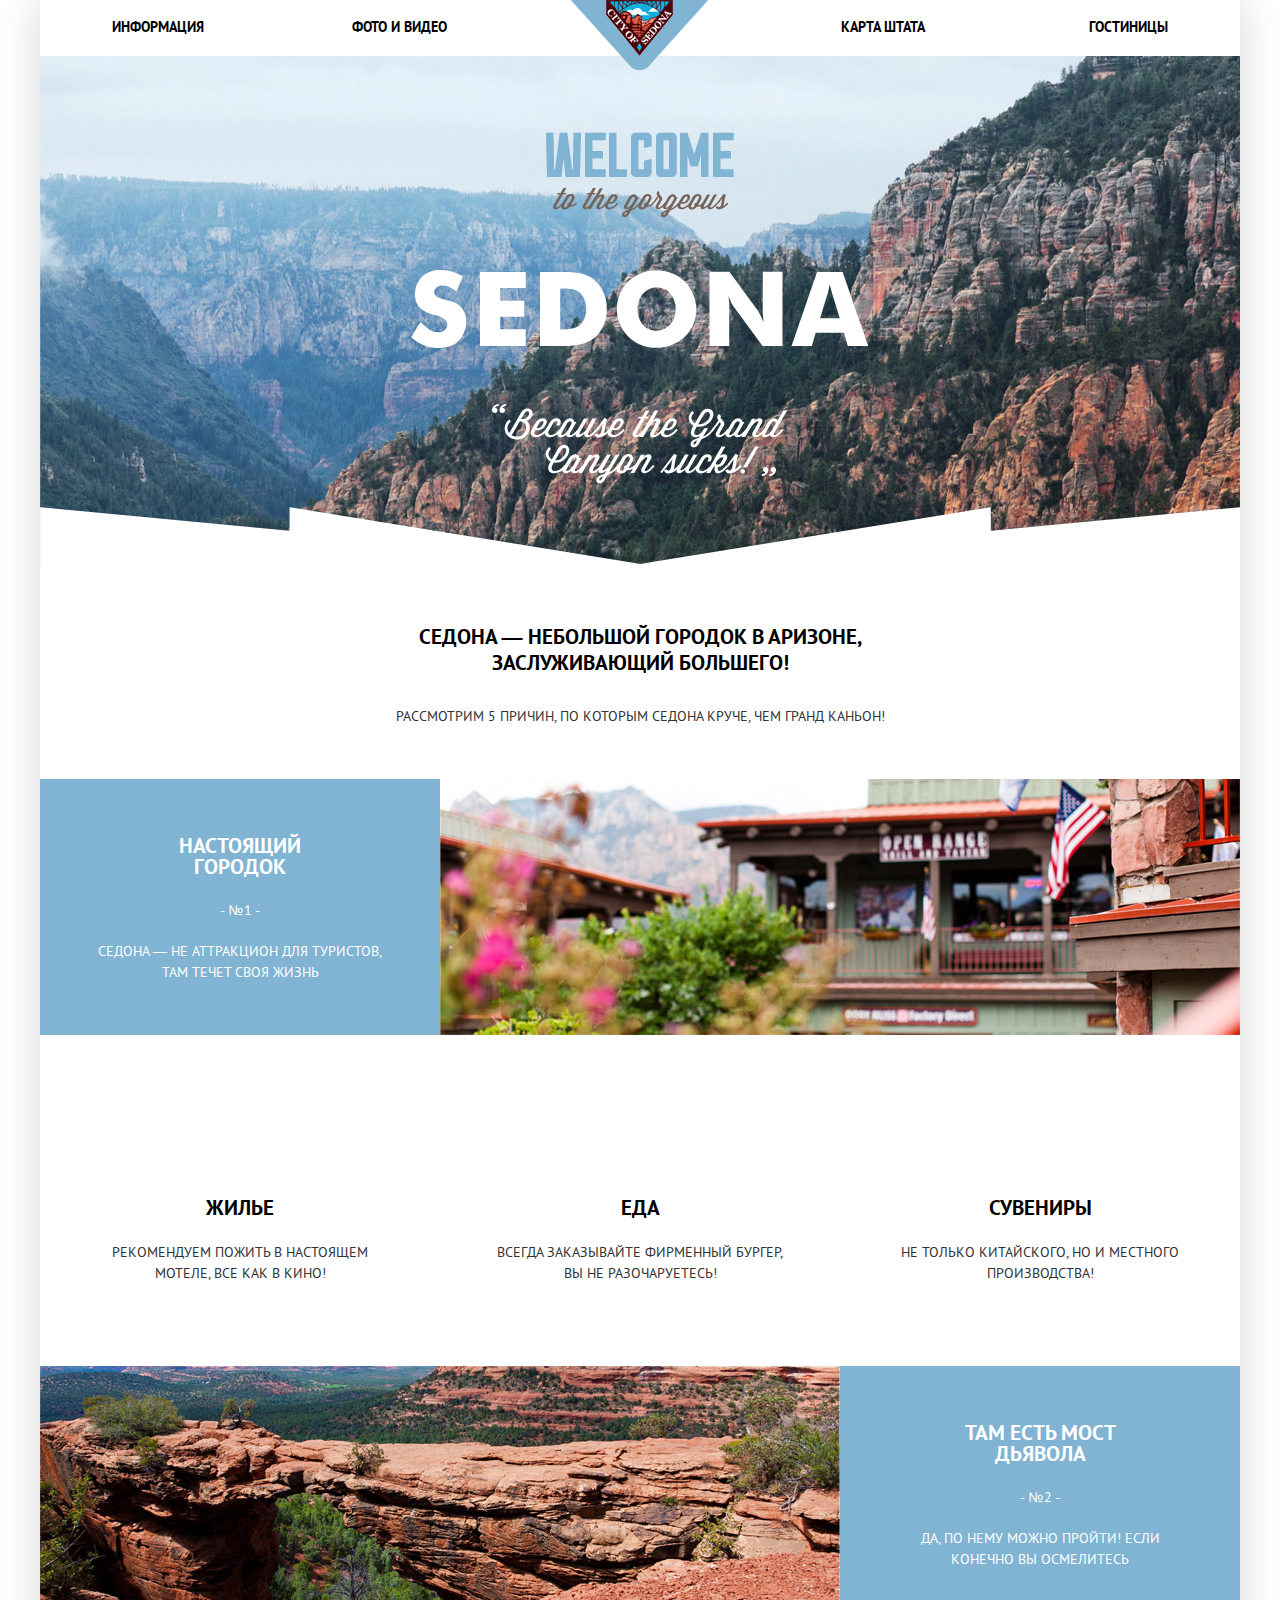
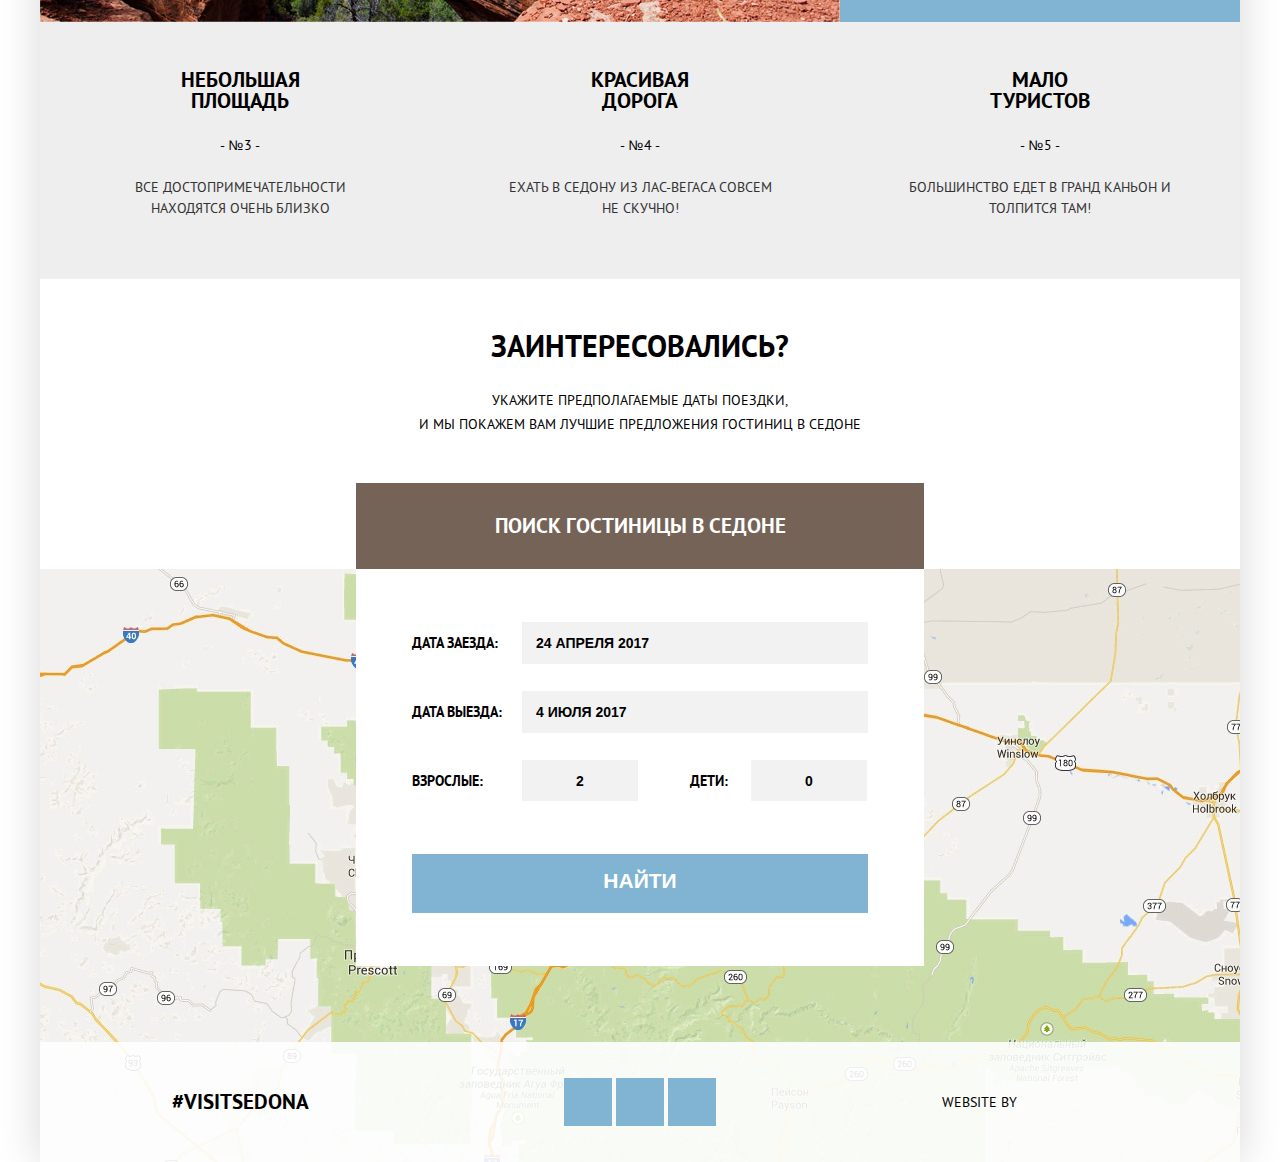
==== commit 3c8bfde8: "исправление 8" ====
--- a/index.html
+++ b/index.html
@@ -3,8 +3,8 @@
 <head>
   <meta charset="utf-8">
   <title>HTML Academy: Седона</title>
-  <link href="css/normalize.css" rel="stylesheet">
-  <link href="css/style.css" rel="stylesheet">
+  <link href="css/normalize.min.css" rel="stylesheet">
+  <link href="css/style.min.css" rel="stylesheet">
 </head>
 <body>
 
--- a/css/style.min.css
+++ b/css/style.min.css
@@ -0,0 +1 @@
+.navigation-item a,body{color:#000;text-transform:uppercase}.clearfix::after,.feature-item::before,.intro::before,.social-btn::before{content:""}.book-field input,.intro,.modal-content,.reasons-info{box-sizing:border-box}.book-find,.btn-transparent,.navigation-item a,body{text-transform:uppercase}.book-find,.form-hotels a,.navigation-item a,.sedona a,.social-btn,.sort-item-active a,a{text-decoration:none}@font-face{font-family:"PT Sans";src:url(../fonts/ptsans.woff2),url(../fonts/ptsans.woff);font-weight:400}@font-face{font-family:"PT Sans";src:url(../fonts/ptsansbold.woff2),url(../fonts/ptsansbold.woff);font-weight:700}body{font-family:"PT Sans",Arial,sans-serif;font-size:14px;line-height:24px;min-width:1200px}.promo h1,.wrapper h1,.wrapper h2,.wrapper h3{font-size:21px;font-weight:700}.wrapper h1{line-height:26px}.wrapper h2{line-height:21px}.promo h1,.promo p,.wrapper h3{line-height:26px}.wrapper{width:1200px;margin:0 auto;background-color:#fff;box-shadow:0 0 40px 2px #dbdbdb}.clearfix::after{display:table;clear:both}.main-header{position:relative;z-index:2}.navigation-list{list-style:none;margin:0;padding:0 72px}.navigation-item{float:left;width:240px;padding-top:14px;padding-bottom:16px;text-align:left}.navigation-item:last-child,.navigation-item:nth-child(3){float:right;text-align:right}.navigation-item:last-child{padding-right:3px}.navigation-item a{font-weight:700;line-height:26px}.navigation-item-active a{color:#766357}.navigation-item a:hover{color:#81b3d2}.navigation-item-active a:hover{color:#766357}.navigation-item a:active{color:#000;opacity:.3}.navigation-item-active a:active{color:#766357;opacity:1}.mini-logo{display:block;width:138px;height:70px;position:absolute;top:0;left:50%;-webkit-transform:translateX(-50%);transform:translateX(-50%)}.mini-logo img{width:100%;height:100%}.wrapper img{display:block}.intro{position:relative;z-index:1;background:url(../img/main-background.jpg) 50% 22% no-repeat #81B3D2;min-height:508px;padding-top:76px}.intro-logo{width:458px;height:352px;margin:0 auto}.intro-logo img{width:100%;height:100%}.intro::before{position:absolute;width:1200px;height:57px;background:url(../img/main-pic-bottom.png) no-repeat;bottom:0}.reasons,.reasons-info{background-color:#81b3d2}.promo{text-align:center;padding-top:60px;padding-bottom:50px}.promo h1{margin:0 auto 27px;max-width:450px}.feature-item span,.reasons-info p,.reasons-info span{font-size:14px;line-height:21px}.promo p{font-size:14px;color:#333;margin:0 auto;max-width:500px}.reasons-bottom .reasons-info,.reasons-info{color:#fff;min-height:256px;text-align:center}.reasons-info{float:left;width:400px;padding-top:56px;padding-bottom:20px}.reasons-info h2{width:151px;margin:0 auto}.reasons-info span{display:block;padding-top:23px;padding-bottom:20px}.reasons-info p{width:285px;margin:0 auto}.reasons-image{background-color:#604e43;float:right;width:800px;min-height:256px}.reasons-image img{width:100%;height:100%}.reasons-bottom .reasons-info{float:right;width:400px;background-color:#81b3d2}.reasons-bottom .reasons-image{float:left;width:800px;min-height:256px}.reasons-bottom p{width:305px}.features{text-align:center;margin:0;padding:0}.feature-item{float:left;width:400px;position:relative}.features-top .feature-item{padding-top:162px;padding-bottom:82px}.feature-item::before{position:absolute;left:50%;-webkit-transform:translateX(-50%);transform:translateX(-50%);background-image:url(../img/spritesheet.png);background-repeat:no-repeat}.feature-item-home::before{width:75px;height:72px;background-position:-237px -106px;top:60px}.feature-item-food::before{width:74px;height:70px;background-position:-143px -91px;top:61px}.feature-item-gift::before{width:64px;height:76px;background-position:-237px -10px;top:56px}.feature-item p{color:#333;margin:0 auto;line-height:21px;max-width:290px}.feature-item h2{margin:0 auto 24px;max-width:140px}.features-bottom .feature-item{background-color:#eee;padding-top:47px;padding-bottom:60px}.feature-item span{display:block;padding-bottom:21px}.features-bottom p{max-width:275px}.form-hotels{text-align:center;padding-top:52px;position:relative}.form-hotels span{line-height:30px;font-size:30px;font-weight:700;margin-bottom:27px;display:block}.form-hotels a{display:block;background:#766357;line-height:26px;font-size:21px;font-weight:700;color:#fff;padding-top:30px;padding-bottom:30px;width:568px;margin:0 auto;cursor:pointer}.form-hotels a:hover{background:#604e43}.form-hotels a:active{background:#503e33;color:#766357}.form-hotels p{width:450px;margin:0 auto;padding-bottom:47px}.map{height:748px}.sedona-map{position:relative;width:1200px;height:593px}.sedona-map img{width:100%;height:100%}.sedona,.social{width:400px;display:inline-block}.sedona-map iframe{position:absolute;top:0;left:0}.main-index{position:relative}.main-footer{text-align:center;background-color:rgba(254,254,254,.9);font-size:0;padding-top:36px;padding-bottom:36px}.footer-index{position:absolute;bottom:0}.sedona{vertical-align:middle}.sedona a{display:inline-block;vertical-align:top;line-height:26px;font-size:21px;font-weight:700;color:#000;cursor:pointer}.social{vertical-align:middle;text-align:center}.social-btn{position:relative;display:inline-block;width:48px;height:48px;margin:0 2px;font-size:0;vertical-align:top;background:#81b3d2}.book-controls,.book-field label,.footer-copyright,.footer-copyright a,.footer-copyright span{vertical-align:middle;display:inline-block}.social-btn:hover{background-color:#669ec0}.social-btn:active{background-color:#5496bd}a:active::before{opacity:.3}.social-btn::before{background-image:url(../img/spritesheet.png);background-repeat:no-repeat;position:absolute;top:50%;left:50%;-webkit-transform:translate(-50%,-50%);transform:translate(-50%,-50%)}.social-btn-tw::before{width:17px;height:15px;background-position:-142px -198px}.social-btn-fb::before{width:10px;height:19px;background-position:-143px -52px}.social-btn-youtube::before{width:20px;height:16px;background-position:-179px -198px}.footer-copyright{width:400px}.footer-copyright span{font-weight:400;line-height:26px;font-size:14px;margin-right:8px}.footer-copyright a{font-size:0;background:url(../img/spritesheet.png) -10px -10px no-repeat;width:113px;height:39px;-webkit-transition:background-position .5s;transition:background-position .5s}.footer-copyright a:hover{background-position:-10px -69px}.footer-copyright a:active{background-position:-10px -128px}.modal-content{position:absolute;text-align:left;z-index:3;bottom:0;left:50%;-webkit-transform:translate(-50%,100%);transform:translate(-50%,100%);width:568px;padding:53px 56px;color:#000;background:#fff}.book-find,.controls input{text-align:center;line-height:26px}.book-field{margin-bottom:27px;font-size:0}.book-field input{margin:0;padding:6px 40px 6px 12px;background:#f2f2f2;border:2px solid #F2F2F2;width:100%;font-size:14px;line-height:26px;font-weight:700;color:#000;min-height:41px}.book-field input:hover{background:#ebebeb;cursor:pointer}.book-field input:focus{background:0 0}.book-controls{position:relative;width:346px}.book-controls button{font-size:0;position:absolute;right:8px;top:10px;width:21px;height:21px;background-image:url(../img/spritesheet.png);background-repeat:no-repeat;background-position:0 -329px;border:none;background-color:transparent}.book-field label{line-height:26px;font-size:14px;font-weight:700;width:110px}.people{font-size:0}.people .book-field{width:50%;display:inline-block;vertical-align:top}.controls,.controls button,.controls input{display:inline-block;vertical-align:middle}.controls{width:117px;position:relative}.controls button{background-color:#F2F2F2;border:none;width:39px;height:41px;cursor:pointer}.controls input{background-color:#F2F2F2;width:38px;height:38px;font-size:14px;padding:6px}.book-field-kids label{padding-left:50px;width:61px}.icon-minus::before,.icon-plus::before{background-image:url(../img/spritesheet.png);background-repeat:no-repeat;position:absolute;-webkit-transform:translate(-50%,-50%);width:12px;content:""}.icon-minus::before{top:18px;left:21px;transform:translate(-50%,-50%);height:3px;background-position:0 -501px}.icon-plus::before{top:19px;left:98px;transform:translate(-50%,-50%);height:11px;background-position:0 -586px}.book-find{display:block;background:#81b3d2;font-size:21px;font-weight:700;color:#fff;padding-top:14px;padding-bottom:19px;width:100%;margin:26px auto 0;cursor:pointer;border:none}.book-find:hover{background:#669ec0}.book-find:active{background:#5496bd;color:#81b3d2}.filters-group legend,fieldset{font-size:16px;font-weight:700;color:#fff;line-height:21px}.icon-minus:hover::before{background-position:0 -455px}.icon-minus:active::before{background-position:0 -478px}.icon-plus:hover::before{background-position:0 -524px}.icon-plus:active::before{background-position:0 -555px}.calendar:hover{background-position:0 -245px;cursor:pointer}.calendar:active{background-position:0 -287px}.modal-content{display:none}.modal-content-show{display:block;-webkit-animation-name:show;animation-name:show;-webkit-animation-duration:.7s;animation-duration:.7s}fieldset{border:none;margin:0;padding:0}.filters-left{margin-right:94px;float:left;width:160px;min-height:155px}.filters-group legend{margin-bottom:14px}.filters-checkox label{font-weight:400;line-height:21px;font-size:14px}.filters-checkox{margin-bottom:26px}.filters{background:url(../img/catalog-background.jpg) 50% 22% no-repeat #604e43;padding:27px 60px 7px 71px}input[type=checkbox]{display:none}input[type=checkbox]+label{display:block;margin:10px 0;line-height:20px;padding-left:42px;position:relative;cursor:pointer}input[type=checkbox]+label::before{content:"";width:22px;height:22px;position:absolute;top:0;left:0;background-image:url(../img/spritesheet.png);background-repeat:no-repeat;background-position:-143px -10px}input[type=checkbox]:checked+label::after{content:"";width:26px;height:22px;position:absolute;top:0;left:0;background-image:url(../img/spritesheet.png);background-repeat:no-repeat;background-position:-185px -10px}input[type=checkbox]:disabled+label::before,input[type=checkbox]:disabled:checked+label::after{width:22px;height:22px;position:absolute;top:0;left:0;background-image:url(../img/spritesheet.png);background-repeat:no-repeat;content:""}input[type=checkbox]:disabled+label::before{background-position:0 -371px}input[type=checkbox]:disabled:checked+label::after{background-position:0 -413px}.filters-center{float:left;width:160px;min-height:155px}.filters-right{float:right;width:340px;min-height:155px}.filters-right legend{margin-bottom:10px}.price-wrap{padding:0 11px}.price-controls{position:relative;height:32px;margin-bottom:20px;border:2px solid #fff;border-radius:2px;font-size:0}.price-controls::after{content:"";position:absolute;width:2px;height:22px;background:#fff;top:50%;left:50%;-webkit-transform:translate(-50%,-50%);transform:translate(-50%,-50%)}.price-controls label{display:inline-block;font-size:14px;line-height:30px;vertical-align:top;cursor:pointer}.price-controls .min-price{width:90px;padding-left:64px}.price-controls .max-price{width:90px;padding-left:55px}.price-controls input{width:50px;min-height:30px;margin:0;color:inherit;font:inherit;background:0 0;border:none}.range-controls{position:relative;margin-bottom:32px}.range-controls .scale{height:2px;background:rgba(255,255,255,.3)}.range-controls .bar{width:80%;height:2px;background:#fff}.range-toggle{position:absolute;top:-9px;width:4px;height:4px;background:#ababab;border:8px solid #fff;border-radius:50%;box-shadow:0 2px 1px 0 rgba(0,1,1,.2);cursor:pointer}.range-toggle:hover{background:#1c4f80}.range-toggle-min{left:0}.range-toggle-max{left:80%}.btn-transparent{display:block;font-size:12px;line-height:21px;color:#fff;background:0 0;border:2px solid #fff;border-radius:2px;cursor:pointer;margin-left:95px;padding:6px 34px 5px}.sort-btn,.sort-item{display:inline-block}.btn-transparent:hover{color:#000;background:#fff}@-webkit-keyframes show{from{opacity:0;-webkit-transform:translate(0,100%);transform:translate(0,100%)}to{opacity:1;-webkit-transform:translate(-50%,100%);transform:translate(-50%,100%)}}@keyframes show{from{opacity:0;-webkit-transform:translate(0,100%);transform:translate(0,100%)}to{opacity:1;-webkit-transform:translate(-50%,100%);transform:translate(-50%,100%)}}@-webkit-keyframes shake{0%,100%{-webkit-transform:translate(-50%,100%);transform:translate(-50%,100%)}10%,30%,50%,70%,90%{-webkit-transform:translate(-52%,100%);transform:translate(-52%,100%)}20%,40%,60%,80%{-webkit-transform:translate(-48%,100%);transform:translate(-48%,100%)}}@keyframes shake{0%,100%{-webkit-transform:translate(-50%,100%);transform:translate(-50%,100%)}10%,30%,50%,70%,90%{-webkit-transform:translate(-52%,100%);transform:translate(-52%,100%)}20%,40%,60%,80%{-webkit-transform:translate(-48%,100%);transform:translate(-48%,100%)}}.modal-error{-webkit-animation-name:shake;animation-name:shake;-webkit-animation-duration:1s;animation-duration:1s}.found{padding:30px 73px 30px 71px}.found .found-number{float:left;width:135px}.found-number{font-weight:700;line-height:26px;font-size:21px;color:#000}.found .found-sort{float:left;width:90px;line-height:18px;font-size:12px;padding-top:6px;padding-left:30px}.sort-list{font-size:0;float:left;width:400px;padding:0;margin:0}.sort-item,.sort-item a{line-height:18px;font-size:12px}.sort-item{vertical-align:top;padding-top:6px}.sort-item a{border-bottom:1px dotted #81B3D2;color:#cacaca;margin-right:33px}.sort-item a:hover{color:#81b3d2}.sort-item-active a{margin-left:24px;color:#81b3d2;border-bottom:none}.sort-list-direct{font-size:0;float:right;width:36px;padding:0;margin:2px 0 0}.sort-list-direct li:first-child{margin-right:14px}.sort-item a:active{border-bottom:none;color:#000}.sort-btn-down,.sort-btn-up{width:0;height:0;border-style:solid}.sort-btn{vertical-align:middle}.sort-btn a{display:block}.item-btns a,.item-type span{display:inline-block;vertical-align:top;line-height:21px}.sort-btn-up{border-width:10px 5px 0;border-color:#ccc transparent transparent}.sort-btn-down{border-width:0 5px 10px;border-color:transparent transparent #ccc}.sort-btn-up:hover{border-color:#000 transparent transparent}.sort-btn-down:hover{border-color:transparent transparent #000}.sort-btn-up:active{border-color:#81b3d2 transparent transparent}.sort-btn-down.sort-btn-active,.sort-btn-down:active{border-color:transparent transparent #81b3d2}.sort-btn-up.sort-btn-active{border-color:#81b3d2 transparent transparent}.catalog-item{padding:30px 70px;border-top:#e5e5e5 solid 1px}.catalog-item:last-child{border-bottom:#e5e5e5 solid 1px}.item-img{float:left;width:137px;height:90px;padding-left:2px;margin-right:28px}.item-img img{width:100%;height:100%}.item-info{float:left;width:400px}.item-rate{float:right;width:150px;position:relative;padding-top:64px;text-align:right}.item-rate::before{position:absolute;content:"";background:url(../img/spritesheet.png) -10px -198px no-repeat;width:112px;height:17px;top:0;right:0}.item-rate span{font-size:14px;line-height:21px;background-color:#f2f2f2;color:#666;padding:4px 15px 6px 16px}.star-5::before{width:112px}.star-4::before{width:90px}.star-3::before{width:68px}.star-2::before{width:46px}.star-1::before{width:24px}.item-type{font-size:0}.item-type span{font-size:14px;width:110px;margin-right:6px;margin-bottom:14px;color:#333}.item-type span:last-child{margin-right:0}.item-info h3{margin:-5px 0 7px}.item-btns{font-size:0}.item-btns a{font-size:14px;font-weight:700;padding:3px 16px;background:#81b3d2;margin-right:8px;color:#fff}.item-btns a:last-child{margin-right:0;background:#766357}.item-btn-left:hover{background:#669ec0}.item-btn-left:active{background:#5496bd;color:#81b3d2}.item-btns a:last-child:hover{background:#604e43}.item-btns a:last-child:active{background:#503e33;color:#766357}.item-info h3:hover{color:#81b3d2;cursor:pointer}.item-info h3:active{color:#cacaca;cursor:pointer}
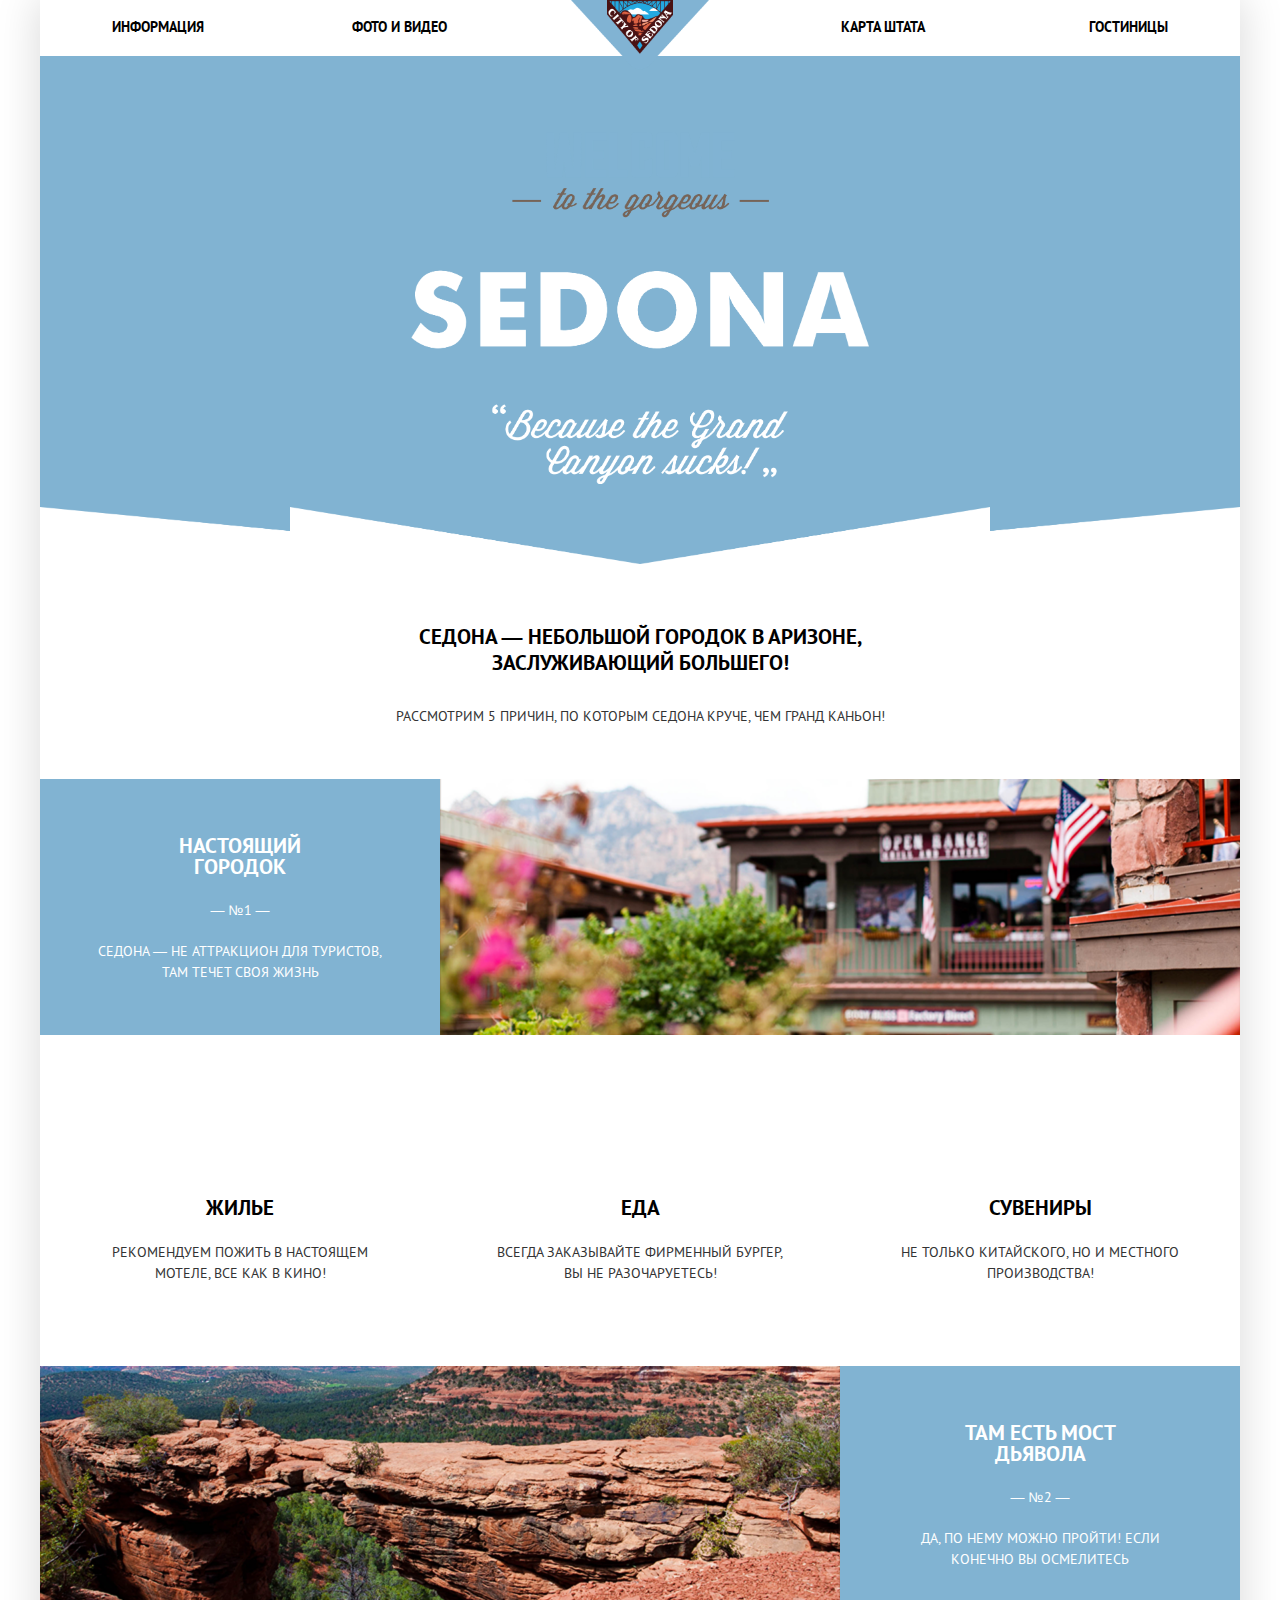
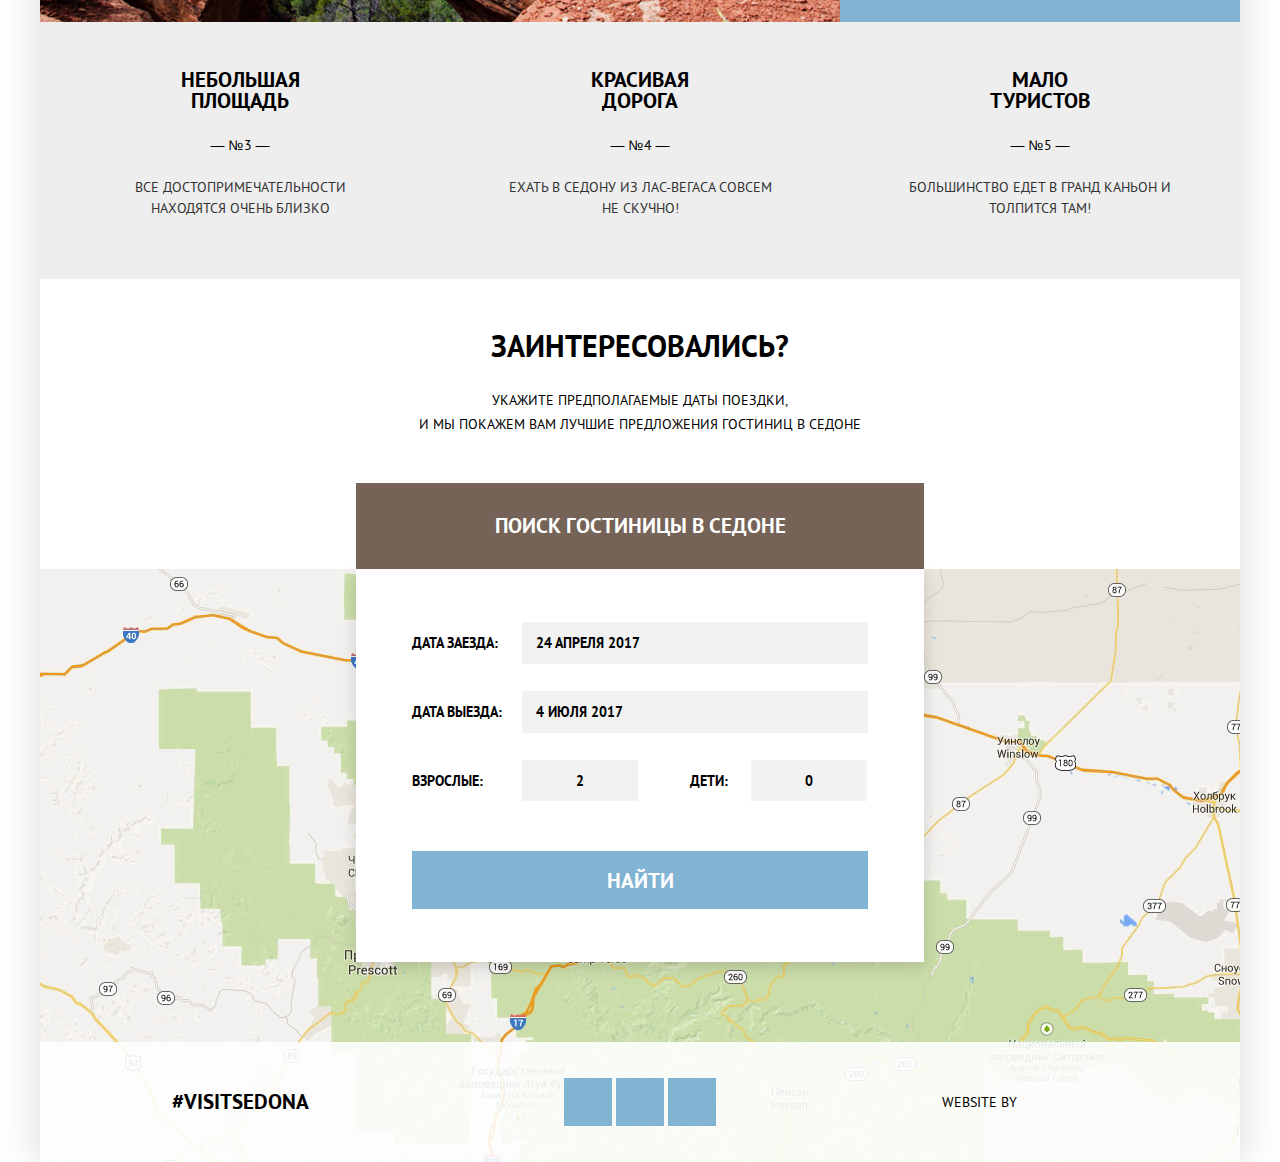
==== commit fc4cf822: "image test" ====
--- a/index.html
+++ b/index.html
@@ -4,7 +4,7 @@
   <meta charset="utf-8">
   <title>HTML Academy: Седона</title>
   <link href="css/normalize.min.css" rel="stylesheet">
-  <link href="css/style.min.css" rel="stylesheet">
+  <link href="css/style.css" rel="stylesheet">
 </head>
 <body>
 
@@ -49,12 +49,15 @@
 
     <div class="reasons reasons-top clearfix">
       <div class="reasons-info">
+        <!-- Не очень понимаю как можно поправить.
+         Ширина была задана, чтоб слова встали как на макете.
+        Если ширину делать больше, то =( -->
         <h2>Настоящий городок</h2>
-        <span>- №1 -</span>
+        <span>&mdash; №1 &mdash;</span>
         <p>Седона — не аттракцион для туристов, там течет своя жизнь</p>
       </div>
       <div class="reasons-image">
-        <img src="img/sedona-2.jpg" width="800" height="256" alt="Седона">
+        <img src="img/sedona-2.png" width="800" height="256" alt="Седона">
       </div>
     </div>
 
@@ -76,28 +79,28 @@
     <div class="reasons reasons-bottom clearfix">
       <div class="reasons-info">
         <h2>Там есть мост Дьявола</h2>
-        <span>- №2 -</span>
+        <span>&mdash; №2 &mdash;</span>
         <p>Да, по нему можно пройти! Если конечно вы осмелитесь</p>
       </div>
       <div class="reasons-image">
-        <img src="img/devils-bridge.jpg" width="800" height="256" alt="Мост Дьявола">
+        <img src="img/devils-bridge.png" width="800" height="256" alt="Мост Дьявола">
       </div>
     </div>
 
     <div class="features features-bottom clearfix">
       <div class="feature-item">
         <h2>Небольшая площадь</h2>
-        <span>- №3 -</span>
+        <span>&mdash; №3 &mdash;</span>
         <p>Все достопримечательности находятся очень близко</p>
       </div>
       <div class="feature-item">
         <h2>Красивая дорога</h2>
-        <span>- №4 -</span>
+        <span>&mdash; №4 &mdash;</span>
         <p>Ехать в Седону из Лас-Вегаса совсем не скучно!</p>
       </div>
       <div class="feature-item">
         <h2>Мало туристов</h2>
-        <span>- №5 -</span>
+        <span>&mdash; №5 &mdash;</span>
         <p>Большинство едет в Гранд Каньон и толпится там!</p>
       </div>
     </div>
@@ -105,7 +108,6 @@
     <div class="form-hotels">
       <span>Заинтересовались?</span>
       <p>Укажите предполагаемые даты поездки, <br>
-        <!-- Здесь можно использовать <br> https://up.htmlacademy.ru/htmlcss/16/examples_br -->
         и мы покажем Вам лучшие предложения гостиниц в Седоне
       </p>
       <a href="form.html" class="hotels-search-btn">Поиск гостиницы в Седоне</a>
@@ -157,26 +159,25 @@
       <img src="img/map.jpg" width="1200" height="593" alt="Карта">
       <iframe
         src="https://www.google.com/maps/embed?pb=!1m18!1m12!1m3!1d419081.5207492223!2d-112.075292076749!3d34.854358323549306!2m3!1f0!2f0!3f0!3m2!1i1024!2i768!4f13.1!3m3!1m2!1s0x872da132f942b00d%3A0x5548c523fa6c8efd!2z0KHQtdC00L7QvdCwLCDQkNGA0LjQt9C-0L3QsCA4NjMzNiwg0KHQqNCQ!5e0!3m2!1sru!2skz!4v1487067239318"
-        width="1200" height="593" frameborder="0" style="border:0" allowfullscreen></iframe>
+        width="1200" height="593" style="border:0" allowfullscreen></iframe>
     </div>
-
-    <footer class="main-footer footer-index">
-      <div class="sedona">
-        <a href="#">#VISITSEDONA</a>
-      </div>
-      <div class="social">
-        <a class="social-btn social-btn-tw" href="#">Twitter</a>
-        <a class="social-btn social-btn-fb" href="#">Facebook</a>
-        <a class="social-btn social-btn-youtube" href="#">YouTube</a>
-      </div>
-      <div class="footer-copyright">
-        <span>Website by</span>
-        <a class="btn" href="https://htmlacademy.ru">HTML Academy</a>
-      </div>
-    </footer>
 
   </main>
 
+  <footer class="main-footer footer-index">
+    <div class="sedona">
+      <a href="#">#VISITSEDONA</a>
+    </div>
+    <div class="social">
+      <a class="social-btn social-btn-tw" href="#">Twitter</a>
+      <a class="social-btn social-btn-fb" href="#">Facebook</a>
+      <a class="social-btn social-btn-youtube" href="#">YouTube</a>
+    </div>
+    <div class="footer-copyright">
+      <span>Website by</span>
+      <a class="btn" href="https://htmlacademy.ru">HTML Academy</a>
+    </div>
+  </footer>
 </div>
 
 <script src="js/script.min.js"></script>
--- a/css/style.css
+++ b/css/style.css
@@ -0,0 +1,1343 @@
+@font-face {
+  font-family: "PT Sans";
+  src: url("../fonts/ptsans.woff2"), url("../fonts/ptsans.woff");
+  font-weight: normal;
+}
+
+@font-face {
+  font-family: "PT Sans";
+  src: url("../fonts/ptsansbold.woff2"), url("../fonts/ptsansbold.woff");
+  font-weight: bold;
+}
+
+body {
+  font-family: "PT Sans", Arial, sans-serif;
+  font-size: 14px;
+  line-height: 24px;
+  color: #000000;
+  text-transform: uppercase;
+  min-width: 1200px;
+}
+
+.navigation-item a {
+  text-decoration: none;
+}
+
+a {
+  text-decoration: none;
+}
+
+.wrapper h1 {
+  font-size: 21px;
+  line-height: 26px;
+  font-weight: bold;
+}
+
+.wrapper h2 {
+  font-size: 21px;
+  line-height: 21px;
+  font-weight: bold;
+}
+
+.wrapper h3 {
+  font-size: 21px;
+  line-height: 26px;
+  font-weight: bold;
+}
+
+.wrapper {
+  width: 1200px;
+  margin: 0 auto;
+  background-color: #ffffff;
+  box-shadow: 0 0 40px 2px #dbdbdb;
+}
+
+.clearfix::after {
+  content: "";
+  display: table;
+  clear: both;
+}
+
+.main-header {
+  position: relative;
+  z-index: 2;
+}
+
+.navigation-list {
+  list-style: none;
+  margin: 0;
+  padding: 0 72px;
+}
+
+.navigation-item {
+  float: left;
+  width: 240px;
+  padding-top: 14px;
+  padding-bottom: 16px;
+  text-align: left;
+}
+
+.navigation-item:last-child {
+  float: right;
+  text-align: right;
+  padding-right: 3px;
+}
+
+.navigation-item:nth-child(3) {
+  float: right;
+  text-align: right;
+}
+
+.navigation-item a {
+  text-transform: uppercase;
+  color: #000000;
+  font-weight: bold;
+  line-height: 26px;
+}
+
+.navigation-item-active a {
+  color: #766357;
+}
+
+.navigation-item a:hover {
+  color: #81b3d2;
+}
+
+.navigation-item-active a:hover {
+  color: #766357;
+}
+
+.navigation-item a:active {
+  color: #000000;
+  opacity: 0.3;
+}
+
+.navigation-item-active a:active {
+  color: #766357;
+  opacity: 1;
+}
+
+.mini-logo {
+  display: block;
+  width: 138px;
+  height: 70px;
+  position: absolute;
+  top: 0;
+  left: 50%;
+  -webkit-transform: translateX(-50%);
+  transform: translateX(-50%);
+}
+
+.mini-logo img {
+  width: 100%;
+  height: 100%;
+}
+
+/* intro */
+
+.wrapper img {
+  display: block;
+}
+
+.intro {
+  position: relative;
+  z-index: 1;
+  box-sizing: border-box;
+  background-color: #81B3D2;
+  background-image:  url("../img/main-background.png");
+  background-repeat: no-repeat;
+  min-height: 508px;
+  padding-top: 76px;
+  background-size: cover;
+  background-position-y: 22%;
+}
+
+.intro-logo {
+  width: 458px;
+  height: 352px;
+  margin: 0 auto;
+}
+
+.intro-logo img {
+  width: 100%;
+  height: 100%;
+}
+
+.intro::before {
+  content: "";
+  position: absolute;
+  width: 1200px;
+  height: 57px;
+  background: url("../img/main-pic-bottom.png") no-repeat;
+  background-size: cover;
+  bottom: 0;
+}
+
+/* promo */
+
+.promo {
+  text-align: center;
+  padding-top: 60px;
+  padding-bottom: 50px;
+}
+
+.promo h1 {
+  font-size: 21px;
+  line-height: 26px;
+  font-weight: bold;
+  margin: 0 auto;
+  max-width: 450px;
+  margin-bottom: 27px;
+}
+
+.promo p {
+  font-size: 14px;
+  line-height: 26px;
+  color: #333333;
+  margin: 0 auto;
+  max-width: 500px;
+}
+
+/* reasons */
+
+.reasons {
+  background-color: #81b3d2;
+}
+
+.reasons-info {
+  box-sizing: border-box;
+  float: left;
+  width: 400px;
+  min-height: 256px;
+  background-color: #81b3d2;
+  color: #ffffff;
+  text-align: center;
+  padding-top: 56px;
+  padding-bottom: 20px;
+}
+
+.reasons-info h2 {
+  width: 151px;
+  margin: 0 auto;
+}
+
+.reasons-info span {
+  display: block;
+  font-size: 14px;
+  line-height: 21px;
+  padding-top: 23px;
+  padding-bottom: 20px;
+}
+
+.reasons-info p {
+  width: 285px;
+  margin: 0 auto;
+  line-height: 21px;
+  font-size: 14px;
+}
+
+.reasons-image {
+  background-color: #604e43;
+  float: right;
+  width: 800px;
+  min-height: 256px;
+}
+
+.reasons-image img {
+  width: 100%;
+  height: 100%;
+}
+
+.reasons-bottom .reasons-info {
+  float: right;
+  width: 400px;
+  min-height: 256px;
+  background-color: #81b3d2;
+  color: #ffffff;
+  text-align: center;
+}
+
+.reasons-bottom .reasons-image {
+  float: left;
+  width: 800px;
+  min-height: 256px;
+}
+
+.reasons-bottom p {
+  width: 305px;
+}
+
+/* features */
+
+.features {
+  text-align: center;
+  margin: 0;
+  padding: 0;
+}
+
+.feature-item {
+  float: left;
+  width: 400px;
+  position: relative;
+}
+
+.features-top .feature-item {
+  padding-top: 162px;
+  padding-bottom: 82px;
+}
+
+.feature-item::before {
+  content: "";
+  position: absolute;
+  left: 50%;
+  -webkit-transform: translateX(-50%);
+  transform: translateX(-50%);
+  background-image: url("../img/spritesheet.png");
+  background-repeat: no-repeat;
+}
+
+.feature-item-home::before {
+  width: 75px;
+  height: 72px;
+  background-position: -237px -106px;
+  top: 60px;
+}
+
+.feature-item-food::before {
+  width: 74px;
+  height: 70px;
+  background-position: -143px -91px;
+  top: 61px;
+}
+
+.feature-item-gift::before {
+  width: 64px;
+  height: 76px;
+  background-position: -237px -10px;
+  top: 56px;
+}
+
+.feature-item p {
+  color: #333333;
+  margin: 0 auto;
+  line-height: 21px;
+  max-width: 290px;
+}
+
+.feature-item h2 {
+  margin: 0 auto;
+  margin-bottom: 24px;
+  max-width: 140px;
+}
+
+.features-bottom {
+  background-color: #eeeeee;
+}
+
+.features-bottom .feature-item {
+  padding-top: 47px;
+  padding-bottom: 60px;
+}
+
+.feature-item span {
+  display: block;
+  font-size: 14px;
+  line-height: 21px;
+  padding-bottom: 21px;
+}
+
+.features-bottom p {
+  max-width: 275px;
+}
+
+/* form hotels */
+
+.form-hotels {
+  text-align: center;
+  padding-top: 52px;
+  position: relative;
+}
+
+.form-hotels span {
+  line-height: 30px;
+  font-size: 30px;
+  font-weight: bold;
+  margin-bottom: 27px;
+  display: block;
+}
+
+.form-hotels a {
+  display: block;
+  text-decoration: none;
+  background: #766357;
+  line-height: 26px;
+  font-size: 21px;
+  font-weight: bold;
+  color: #ffffff;
+  padding-top: 30px;
+  padding-bottom: 30px;
+  width: 568px;
+  margin: 0 auto;
+  cursor: pointer;
+}
+
+.form-hotels a:hover {
+  background: #604e43;
+}
+
+.form-hotels a:active {
+  background: #503e33;
+  color: #766357;
+}
+
+.form-hotels p {
+  width: 450px;
+  margin: 0 auto;
+  padding-bottom: 47px;
+}
+
+/* map */
+
+.map {
+  height: 748px;
+}
+
+.sedona-map {
+  position: relative;
+  width: 1200px;
+  height: 593px;
+  background-color: #CBDDA9;
+}
+
+.sedona-map img {
+  width: 100%;
+  height: 100%;
+}
+
+.sedona-map iframe {
+  position: absolute;
+  top: 0;
+  left: 0;
+}
+
+/* footer */
+
+.main-index {
+  position: relative;
+}
+
+.main-footer {
+  text-align: center;
+  background-color: rgba(254, 254, 254, 0.9);
+  font-size: 0;
+  padding-top: 36px;
+  padding-bottom: 36px;
+}
+
+.footer-index {
+  position: relative;
+  margin-top: -120px;
+}
+
+.sedona {
+  display: inline-block;
+  width: 400px;
+  vertical-align: middle;
+}
+
+.sedona a {
+  display: inline-block;
+  vertical-align: top;
+  text-decoration: none;
+  line-height: 26px;
+  font-size: 21px;
+  font-weight: bold;
+  color: #000000;
+  cursor: pointer;
+}
+
+.social {
+  display: inline-block;
+  vertical-align: middle;
+  width: 400px;
+  text-align: center;
+}
+
+.social-btn {
+  position: relative;
+  display: inline-block;
+  width: 48px;
+  height: 48px;
+  margin: 0 2px;
+  font-size: 0;
+  vertical-align: top;
+  text-decoration: none;
+  background: #81b3d2;
+}
+
+.social-btn:hover {
+  background-color: #669ec0;
+}
+
+.social-btn:active {
+  background-color: #5496bd;
+}
+
+a:active::before {
+  opacity: 0.3;
+}
+
+.social-btn::before {
+  content: "";
+  background-image: url("../img/spritesheet.png");
+  background-repeat: no-repeat;
+  position: absolute;
+  top: 50%;
+  left: 50%;
+  -webkit-transform: translate(-50%, -50%);
+  transform: translate(-50%, -50%);
+}
+
+.social-btn-tw::before {
+  width: 17px;
+  height: 15px;
+  background-position: -142px -198px;
+}
+
+.social-btn-fb::before {
+  width: 10px;
+  height: 19px;
+  background-position: -143px -52px;
+}
+
+.social-btn-youtube::before {
+  width: 20px;
+  height: 16px;
+  background-position: -179px -198px;
+}
+
+.footer-copyright {
+  display: inline-block;
+  vertical-align: middle;
+  width: 400px;
+}
+
+.footer-copyright span {
+  display: inline-block;
+  vertical-align: middle;
+  font-weight: normal;
+  line-height: 26px;
+  font-size: 14px;
+  margin-right: 8px;
+}
+
+.footer-copyright a {
+  display: inline-block;
+  vertical-align: middle;
+  font-size: 0;
+  background: url("../img/spritesheet.png") no-repeat -10px -10px;
+  width: 113px;
+  height: 39px;
+  -webkit-transition: background-position 0.5s;
+  transition: background-position 0.5s;
+}
+
+.footer-copyright a:hover {
+  background-position: -10px -69px;
+}
+
+.footer-copyright a:active {
+  background-position: -10px -128px;
+}
+
+/* modal form */
+
+.modal-content {
+  display: none;
+  position: absolute;
+  text-align: left;
+  z-index: 3;
+  bottom: 0;
+  left: 50%;
+  -webkit-transform: translate(-50%, 100%);
+  transform: translate(-50%, 100%);
+  box-sizing: border-box;
+  width: 568px;
+  padding: 53px 56px;
+  color: #000000;
+  background: #ffffff;
+}
+
+.people {
+  font-size: 0;
+}
+
+.book-field {
+  margin-bottom: 27px;
+  font-size: 0;
+}
+
+.book-field input {
+  box-sizing: border-box;
+  margin: 0;
+  padding: 6px 12px;
+  padding-right: 40px;
+  background: #f2f2f2;
+  border: 2px solid #F2F2F2;
+  width: 100%;
+  font-size: 14px;
+  line-height: 26px;
+  font-weight: bold;
+  color: #000000;
+  min-height: 41px;
+  font-family: "PT Sans", Arial, sans-serif;
+}
+
+.book-field input:hover {
+  background: #ebebeb;
+  cursor: pointer;
+}
+
+.book-field input:focus {
+  background: transparent;
+}
+
+.book-controls {
+  display: inline-block;
+  vertical-align: middle;
+  position: relative;
+  width: 346px;
+}
+
+.book-controls button {
+  font-size: 0;
+  position: absolute;
+  right: 8px;
+  top: 10px;
+  width: 21px;
+  height: 21px;
+  background-image: url("../img/spritesheet.png");
+  background-repeat: no-repeat;
+  background-position: 0 -329px;
+  border: none;
+  background-color: transparent;
+}
+
+.book-field label {
+  display: inline-block;
+  vertical-align: middle;
+  line-height: 26px;
+  font-size: 14px;
+  font-weight: bold;
+  width: 110px;
+}
+
+.people {
+  font-size: 0;
+}
+
+.people .book-field {
+  width: 50%;
+  display: inline-block;
+  vertical-align: top;
+}
+
+.controls {
+  display: inline-block;
+  vertical-align: middle;
+  width: 117px;
+  position: relative;
+}
+
+.controls button {
+  display: inline-block;
+  vertical-align: middle;
+  background-color: #F2F2F2;
+  border: none;
+  width: 39px;
+  height: 41px;
+  cursor: pointer;
+}
+
+.controls input {
+  display: inline-block;
+  vertical-align: middle;
+  text-align: center;
+  background-color: #F2F2F2;
+  width: 38px;
+  height: 38px;
+  font-size: 14px;
+  line-height: 26px;
+  padding: 6px;
+}
+
+.book-field-kids label {
+  padding-left: 50px;
+  width: 61px;
+}
+
+.icon-minus::before {
+  content: "";
+  background-image: url("../img/spritesheet.png");
+  background-repeat: no-repeat;
+  position: absolute;
+  top: 18px;
+  left: 21px;
+  -webkit-transform: translate(-50%, -50%);
+  transform: translate(-50%, -50%);
+  width: 12px;
+  height: 3px;
+  background-position: 0 -501px;
+}
+
+.icon-plus::before {
+  content: "";
+  background-image: url("../img/spritesheet.png");
+  background-repeat: no-repeat;
+  position: absolute;
+  top: 19px;
+  left: 98px;
+  -webkit-transform: translate(-50%, -50%);
+  transform: translate(-50%, -50%);
+  width: 12px;
+  height: 11px;
+  background-position: 0 -586px;
+}
+
+.book-find {
+  text-align: center;
+  display: block;
+  text-decoration: none;
+  background: #81b3d2;
+  line-height: 26px;
+  font-size: 21px;
+  font-weight: bold;
+  color: #ffffff;
+  padding-top: 17px;
+  padding-bottom: 15px;
+  width: 100%;
+  margin: 0 auto;
+  margin-top: 23px;
+  cursor: pointer;
+  border: none;
+  text-transform: uppercase;
+  font-family: "PT Sans", Arial, sans-serif;
+}
+
+.book-find:hover {
+  background: #669ec0;
+}
+
+.book-find:active {
+  background: #5496bd;
+  color: #81b3d2;
+}
+
+.icon-minus:hover::before {
+  background-position: 0 -455px;
+}
+
+.icon-minus:active::before {
+  background-position: 0 -478px;
+}
+
+.icon-plus:hover::before {
+  background-position: 0 -524px;
+}
+
+.icon-plus:active::before {
+  background-position: 0 -555px;
+}
+
+.calendar:hover {
+  background-position: 0 -245px;
+  cursor: pointer;
+}
+
+.calendar:active {
+  background-position: 0 -287px;
+}
+
+.modal-content {
+  display: none;
+}
+
+.modal-content-show {
+  display: block;
+  box-shadow: 0 5px 15px rgba(0,0,0,0.15);
+}
+
+/* hotels */
+
+fieldset {
+  border: none;
+  margin: 0;
+  padding: 0;
+  line-height: 21px;
+  font-size: 16px;
+  font-weight: bold;
+  color: #ffffff;
+}
+
+.filters-left {
+  margin-right: 94px;
+}
+
+.filters-group legend {
+  margin-bottom: 14px;
+  line-height: 21px;
+  font-size: 16px;
+  font-weight: bold;
+  color: #ffffff;
+}
+
+.filters-checkox label {
+  font-weight: normal;
+  line-height: 21px;
+  font-size: 14px;
+}
+
+.filters-checkox {
+  margin-bottom: 26px;
+}
+
+.filters {
+  background: #604e43 url("../img/catalog-background.jpg") 50% 22% no-repeat;
+  padding-top: 27px;
+  padding-bottom: 7px;
+  padding-left: 71px;
+  padding-right: 60px;
+}
+
+.filters-left {
+  float: left;
+  width: 160px;
+  min-height: 155px;
+}
+
+input[type="checkbox"] {
+  display: none;
+}
+
+input[type="checkbox"] + label {
+  display: block;
+  margin: 10px 0;
+  line-height: 20px;
+  padding-left: 42px;
+  position: relative;
+  cursor: pointer;
+}
+
+input[type="checkbox"] + label::before {
+  content: "";
+  width: 22px;
+  height: 22px;
+  position: absolute;
+  top: 0;
+  left: 0;
+  background-image: url("../img/spritesheet.png");
+  background-repeat: no-repeat;
+  background-position: -143px -10px;
+}
+
+input[type="checkbox"]:checked + label::before {
+  width: 26px;
+  background-position: -185px -10px;
+}
+
+input[type="checkbox"]:disabled + label::before {
+  background-position: 0 -371px;
+}
+
+input[type="checkbox"]:disabled:checked + label::before {
+  width: 26px;
+  background-position: 0 -413px;
+}
+
+.filters-center {
+  float: left;
+  width: 160px;
+  min-height: 155px;
+}
+
+.filters-right {
+  float: right;
+  width: 340px;
+  min-height: 155px;
+}
+
+.filters-right legend {
+  margin-bottom: 10px;
+}
+
+.price-wrap {
+  padding: 0 11px;
+}
+
+.price-controls {
+  position: relative;
+  height: 32px;
+  margin-bottom: 20px;
+  border: 2px solid #ffffff;
+  border-radius: 2px;
+  font-size: 0;
+}
+
+.price-controls::after {
+  content: "";
+  position: absolute;
+  width: 2px;
+  height: 22px;
+  background: #ffffff;
+  top: 50%;
+  left: 50%;
+  -webkit-transform: translate(-50%, -50%);
+  transform: translate(-50%, -50%);
+}
+
+.price-controls label {
+  display: inline-block;
+  font-size: 14px;
+  line-height: 30px;
+  vertical-align: top;
+  cursor: pointer;
+}
+
+.price-controls .min-price {
+  width: 90px;
+  padding-left: 64px;
+}
+
+.price-controls .max-price {
+  width: 90px;
+  padding-left: 55px;
+}
+
+.price-controls input {
+  width: 50px;
+  min-height: 30px;
+  margin: 0;
+  color: inherit;
+  font: inherit;
+  background: none;
+  border: none;
+}
+
+.range-controls {
+  position: relative;
+  margin-bottom: 32px;
+}
+
+.range-controls .scale {
+  height: 2px;
+  background: rgba(255, 255, 255, 0.3);
+}
+
+.range-controls .bar {
+  width: 80%;
+  height: 2px;
+  background: #ffffff;
+}
+
+.range-toggle {
+  position: absolute;
+  top: -9px;
+  width: 4px;
+  height: 4px;
+  background: #ababab;
+  border: 8px solid #ffffff;
+  border-radius: 50%;
+  box-shadow: 0 2px 1px 0 rgba(0, 1, 1, 0.2);
+  cursor: pointer;
+}
+
+.range-toggle:hover {
+  background: #1c4f80;
+}
+
+.range-toggle-min {
+  left: 0;
+}
+
+.range-toggle-max {
+  left: 80%;
+}
+
+.btn-transparent {
+  display: block;
+  padding-top: 6px;
+  padding-right: 34px;
+  padding-bottom: 5px;
+  padding-left: 34px;
+  font-size: 12px;
+  line-height: 21px;
+  color: #ffffff;
+  text-transform: uppercase;
+  background: transparent;
+  border: 2px solid #ffffff;
+  border-radius: 2px;
+  cursor: pointer;
+  margin-left: 95px;
+}
+
+.btn-transparent:hover {
+  color: #000000;
+  background: #ffffff;
+}
+
+@-webkit-keyframes show {
+  from {
+    opacity: 0;
+    -webkit-transform: translate(0, 100%);
+    transform: translate(0, 100%);
+  }
+
+  to {
+    opacity: 1;
+    -webkit-transform: translate(-50%, 100%);
+    transform: translate(-50%, 100%);
+  }
+}
+
+@keyframes show {
+  from {
+    opacity: 0;
+    -webkit-transform: translate(0, 100%);
+    transform: translate(0, 100%);
+  }
+
+  to {
+    opacity: 1;
+    -webkit-transform: translate(-50%, 100%);
+    transform: translate(-50%, 100%);
+  }
+}
+
+.modal-content-show {
+  display: block;
+  -webkit-animation-name: show;
+  animation-name: show;
+  -webkit-animation-duration: 0.7s;
+  animation-duration: 0.7s;
+}
+
+@-webkit-keyframes shake {
+  0%, 100% {
+    -webkit-transform: translate(-50%, 100%);
+    transform: translate(-50%, 100%);
+  }
+  10%, 30%, 50%, 70%, 90% {
+    -webkit-transform: translate(-52%, 100%);
+    transform: translate(-52%, 100%);
+  }
+  20%, 40%, 60%, 80% {
+    -webkit-transform: translate(-48%, 100%);
+    transform: translate(-48%, 100%);
+  }
+}
+
+@keyframes shake {
+  0%, 100% {
+    -webkit-transform: translate(-50%, 100%);
+    transform: translate(-50%, 100%);
+  }
+  10%, 30%, 50%, 70%, 90% {
+    -webkit-transform: translate(-52%, 100%);
+    transform: translate(-52%, 100%);
+  }
+  20%, 40%, 60%, 80% {
+    -webkit-transform: translate(-48%, 100%);
+    transform: translate(-48%, 100%);
+  }
+}
+
+.modal-error {
+  -webkit-animation-name: shake;
+  animation-name: shake;
+  -webkit-animation-duration: 1s;
+  animation-duration: 1s;
+}
+
+/* found */
+
+.found {
+  padding-left: 71px;
+  padding-top: 30px;
+  padding-bottom: 30px;
+  padding-right: 73px;
+}
+
+.found .found-number {
+  float: left;
+  width: 135px;
+}
+
+.found-number {
+  font-weight: bold;
+  line-height: 26px;
+  font-size: 21px;
+  color: #000000;
+}
+
+.found .found-sort {
+  float: left;
+  width: 90px;
+  line-height: 18px;
+  font-size: 12px;
+  padding-top: 6px;
+  padding-left: 30px;
+}
+
+.sort-list {
+  font-size: 0;
+  float: left;
+  width: 400px;
+  padding: 0;
+  margin: 0;
+}
+
+.sort-item {
+  display: inline-block;
+  vertical-align: top;
+  line-height: 18px;
+  font-size: 12px;
+  padding-top: 6px;
+}
+
+.sort-item a {
+  line-height: 18px;
+  font-size: 12px;
+  border-bottom: 1px dotted #81B3D2;
+  color: #cacaca;
+  margin-right: 33px;
+}
+
+.sort-item a:hover {
+  color: #81b3d2;
+}
+
+.sort-item-active a {
+  margin-left: 24px;
+  text-decoration: none;
+  color: #81b3d2;
+  border-bottom: none;
+}
+
+.sort-list-direct {
+  font-size: 0;
+  float: right;
+  width: 36px;
+  padding: 0;
+  margin: 0;
+  margin-top: 2px;
+}
+
+.sort-list-direct li:first-child {
+  margin-right: 14px;
+}
+
+.sort-item a:active {
+  border-bottom: none;
+  color: #000000;
+}
+
+.sort-btn {
+  display: inline-block;
+  vertical-align: middle;
+}
+
+.sort-btn a {
+  display: block;
+}
+
+.sort-btn-up {
+  width: 0;
+  height: 0;
+  border-style: solid;
+  border-width: 10px 5px 0 5px;
+  border-color: #cccccc transparent transparent transparent;
+}
+
+.sort-btn-down {
+  width: 0;
+  height: 0;
+  border-style: solid;
+  border-width: 0 5px 10px 5px;
+  border-color: transparent transparent #cccccc transparent;
+}
+
+.sort-btn-up:hover {
+  border-color: #000000 transparent transparent transparent;
+}
+
+.sort-btn-down:hover {
+  border-color: transparent transparent #000000 transparent;
+}
+
+.sort-btn-up:active {
+  border-color: #81b3d2 transparent transparent transparent;
+}
+
+.sort-btn-down:active {
+  border-color: transparent transparent #81b3d2 transparent;
+}
+
+.sort-btn-down.sort-btn-active {
+  border-color: transparent transparent #81b3d2 transparent;
+}
+
+.sort-btn-up.sort-btn-active {
+  border-color: #81b3d2 transparent transparent transparent;
+}
+
+/* catalog */
+
+.catalog-item {
+  padding: 30px 70px;
+  border-top: #e5e5e5 solid 1px;
+}
+
+.catalog-item:last-child {
+  border-bottom: #e5e5e5 solid 1px;
+}
+
+.item-img {
+  float: left;
+  width: 137px;
+  height: 90px;
+  padding-left: 2px;
+  margin-right: 28px;
+}
+
+.item-img img {
+  width: 100%;
+  height: 100%;
+}
+
+.item-info {
+  float: left;
+  width: 400px;
+}
+
+.item-rate {
+  float: right;
+  width: 150px;
+  position: relative;
+  padding-top: 64px;
+  text-align: right;
+}
+
+.item-rate::before {
+  position: absolute;
+  content: "";
+  background: url("../img/spritesheet.png") no-repeat -10px -198px;
+  width: 112px;
+  height: 17px;
+  top: 0;
+  right: 0;
+}
+
+.item-rate span {
+  font-size: 14px;
+  line-height: 21px;
+  background-color: #f2f2f2;
+  color: #666666;
+  padding-top: 4px;
+  padding-left: 16px;
+  padding-right: 15px;
+  padding-bottom: 6px;
+}
+
+.star-5::before {
+  width: 112px;
+}
+
+.star-4::before {
+  width: 90px;
+}
+
+.star-3::before {
+  width: 68px;
+}
+
+.star-2::before {
+  width: 46px;
+}
+
+.star-1::before {
+  width: 24px;
+}
+
+.item-type {
+  font-size: 0;
+}
+
+.item-type span {
+  display: inline-block;
+  vertical-align: top;
+  font-size: 14px;
+  line-height: 21px;
+  min-width: 110px;
+  margin-right: 6px;
+  margin-bottom: 14px;
+  color: #333333;
+}
+
+.item-type span:last-child {
+  margin-right: 0;
+}
+
+.item-info h3 {
+  margin: 0;
+  margin-top: -5px;
+  margin-bottom: 7px;
+}
+
+.item-btns {
+  font-size: 0;
+}
+
+.item-btns a {
+  display: inline-block;
+  vertical-align: top;
+  font-size: 14px;
+  line-height: 21px;
+  font-weight: bold;
+  padding: 3px 16px;
+  background: #81b3d2;
+  margin-right: 8px;
+  color: #ffffff;
+}
+
+.item-btns a:last-child {
+  margin-right: 0;
+  background: #766357;
+}
+
+.item-btn-left:hover {
+  background: #669ec0;
+}
+
+.item-btn-left:active {
+  background: #5496bd;
+  color: #81b3d2;
+}
+
+.item-btns a:last-child:hover {
+  background: #604e43;
+}
+
+.item-btns a:last-child:active {
+  background: #503e33;
+  color: #766357;
+}
+
+.item-info h3:hover {
+  color: #81b3d2;
+  cursor: pointer;
+}
+
+.item-info h3:active {
+  color: #cacaca;
+  cursor: pointer;
+}
